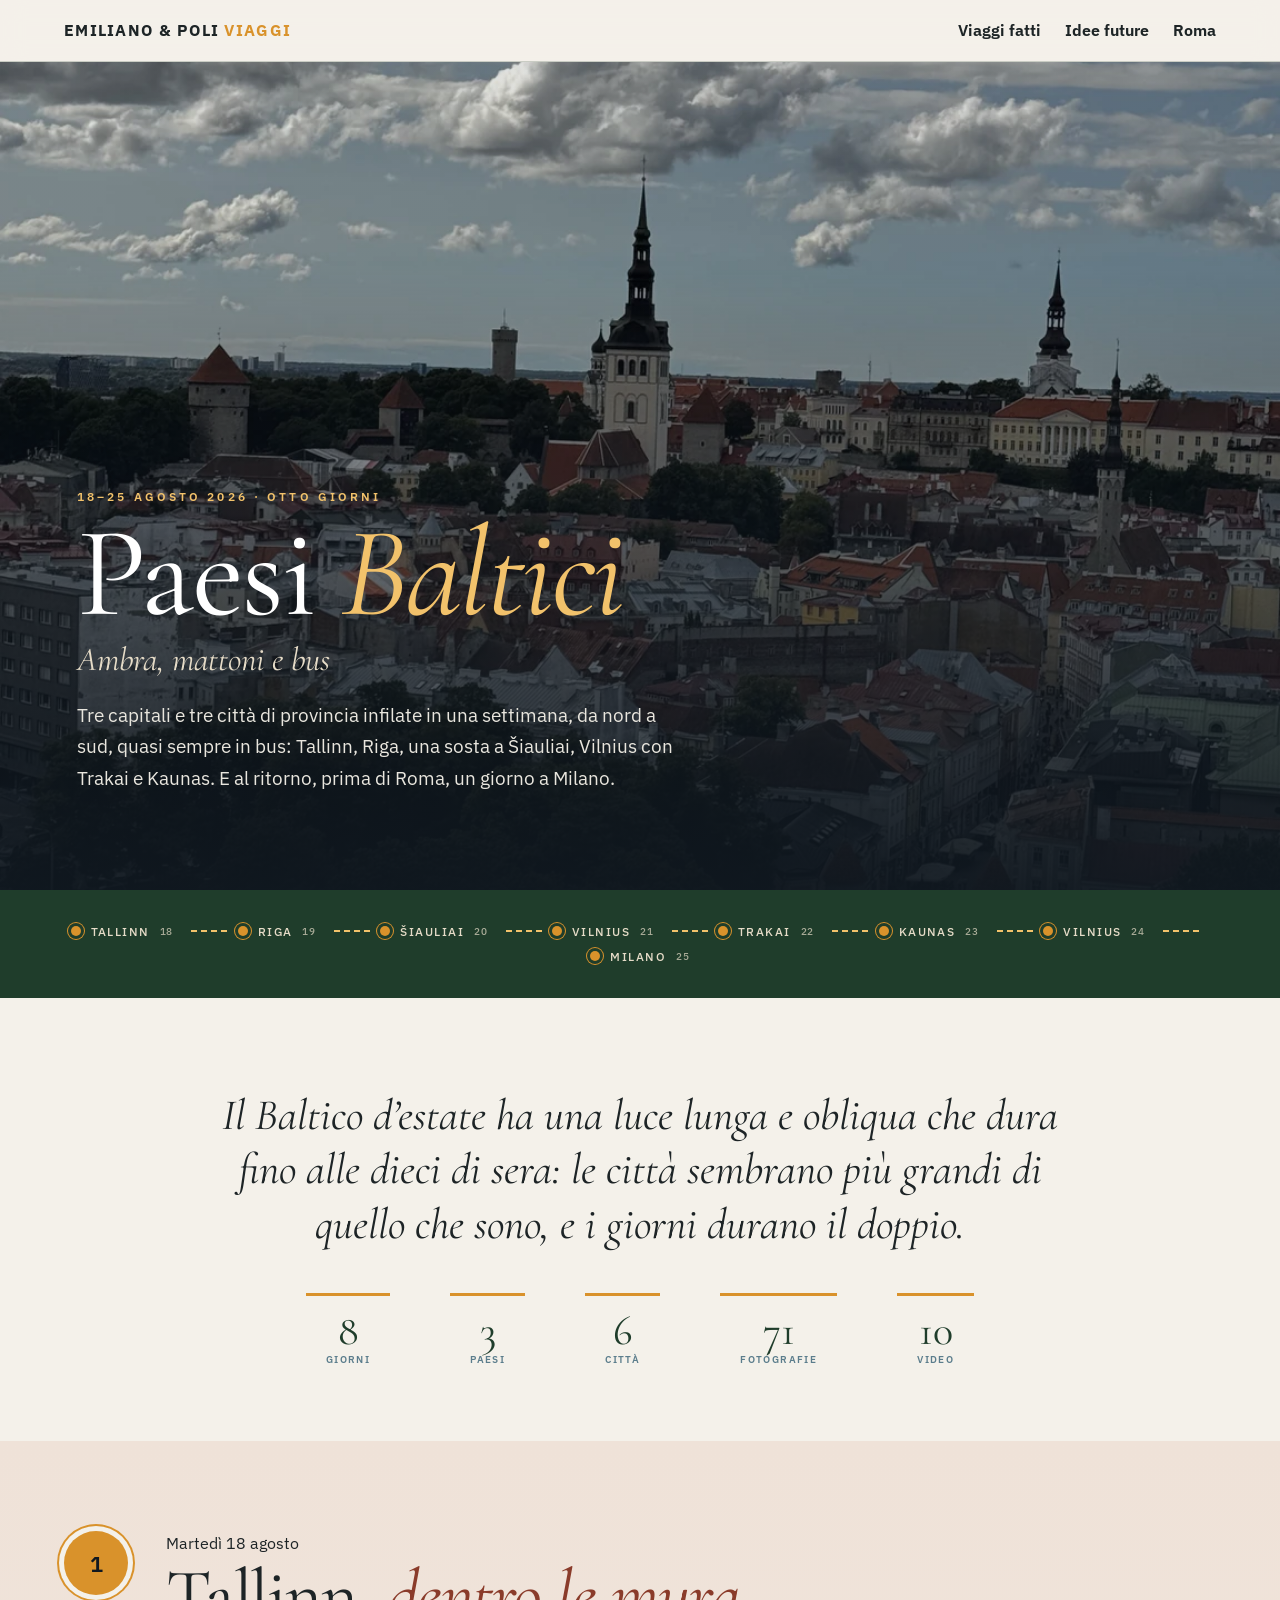
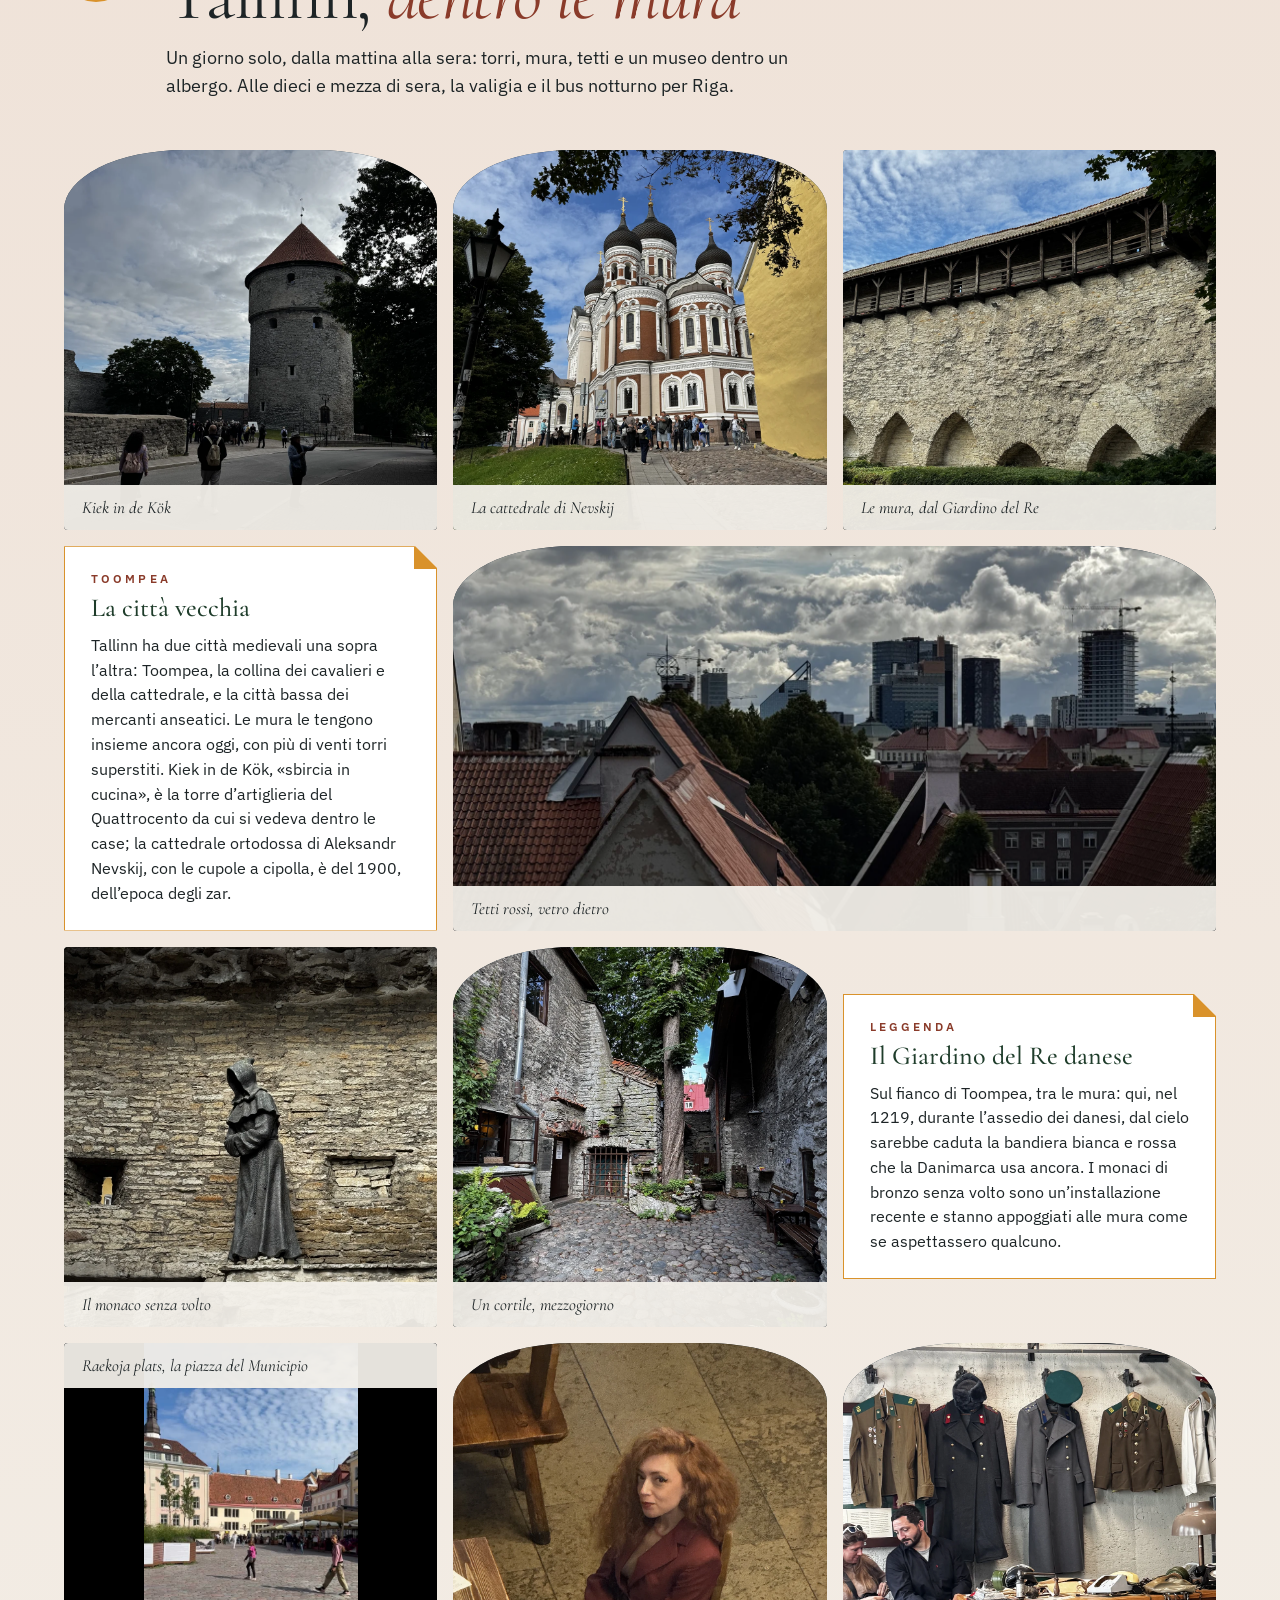
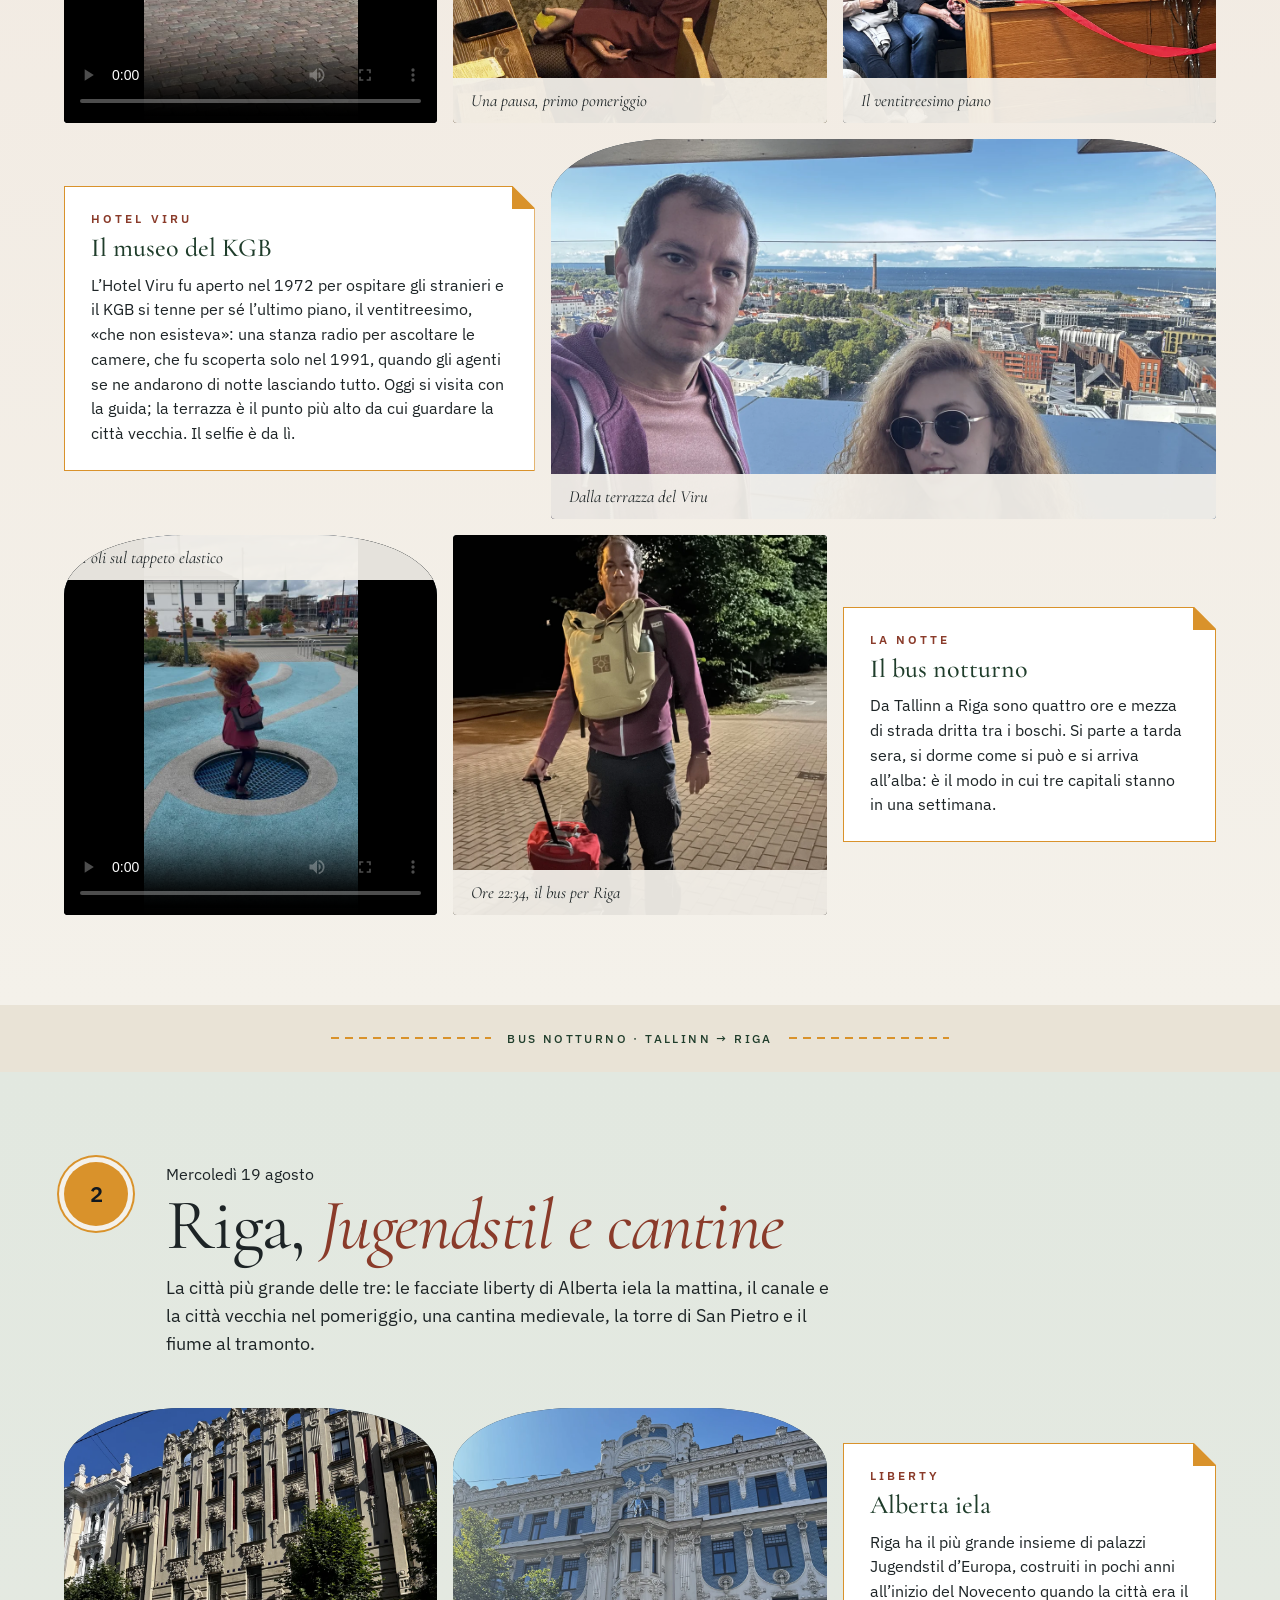
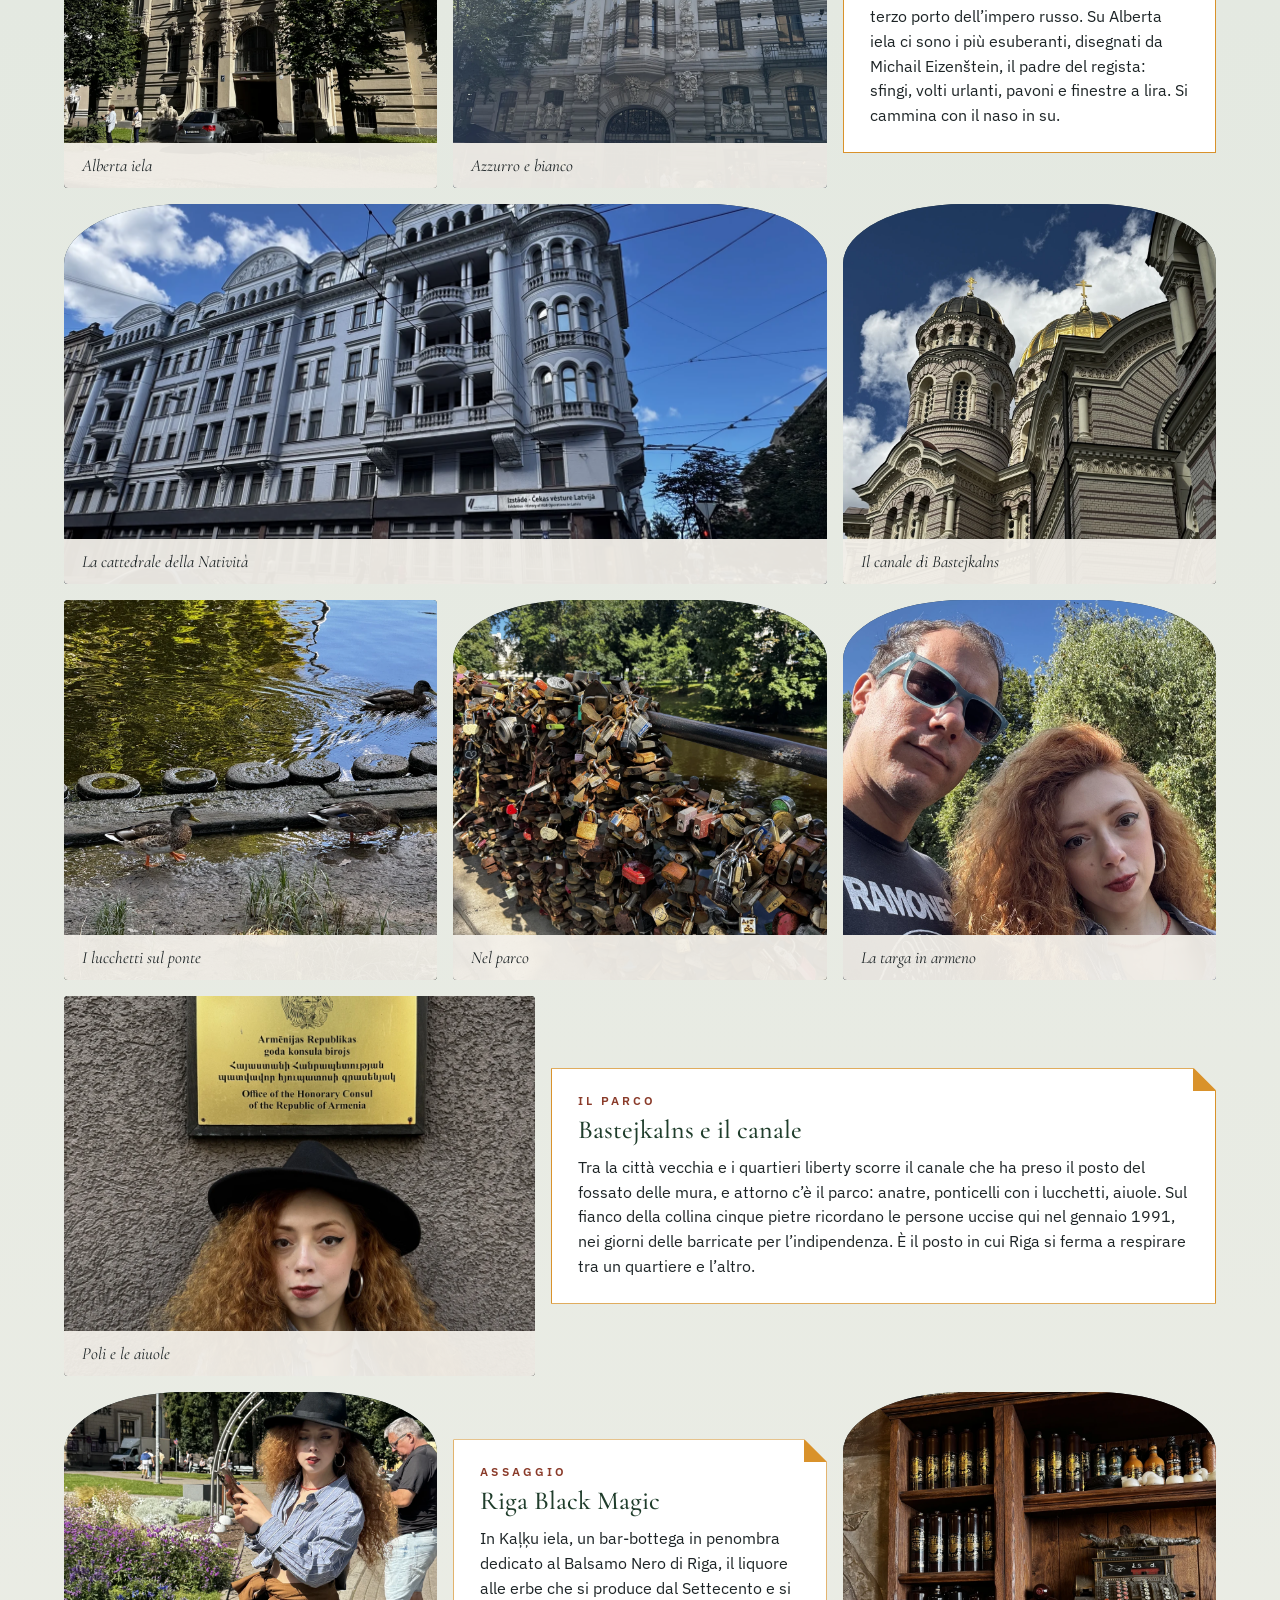
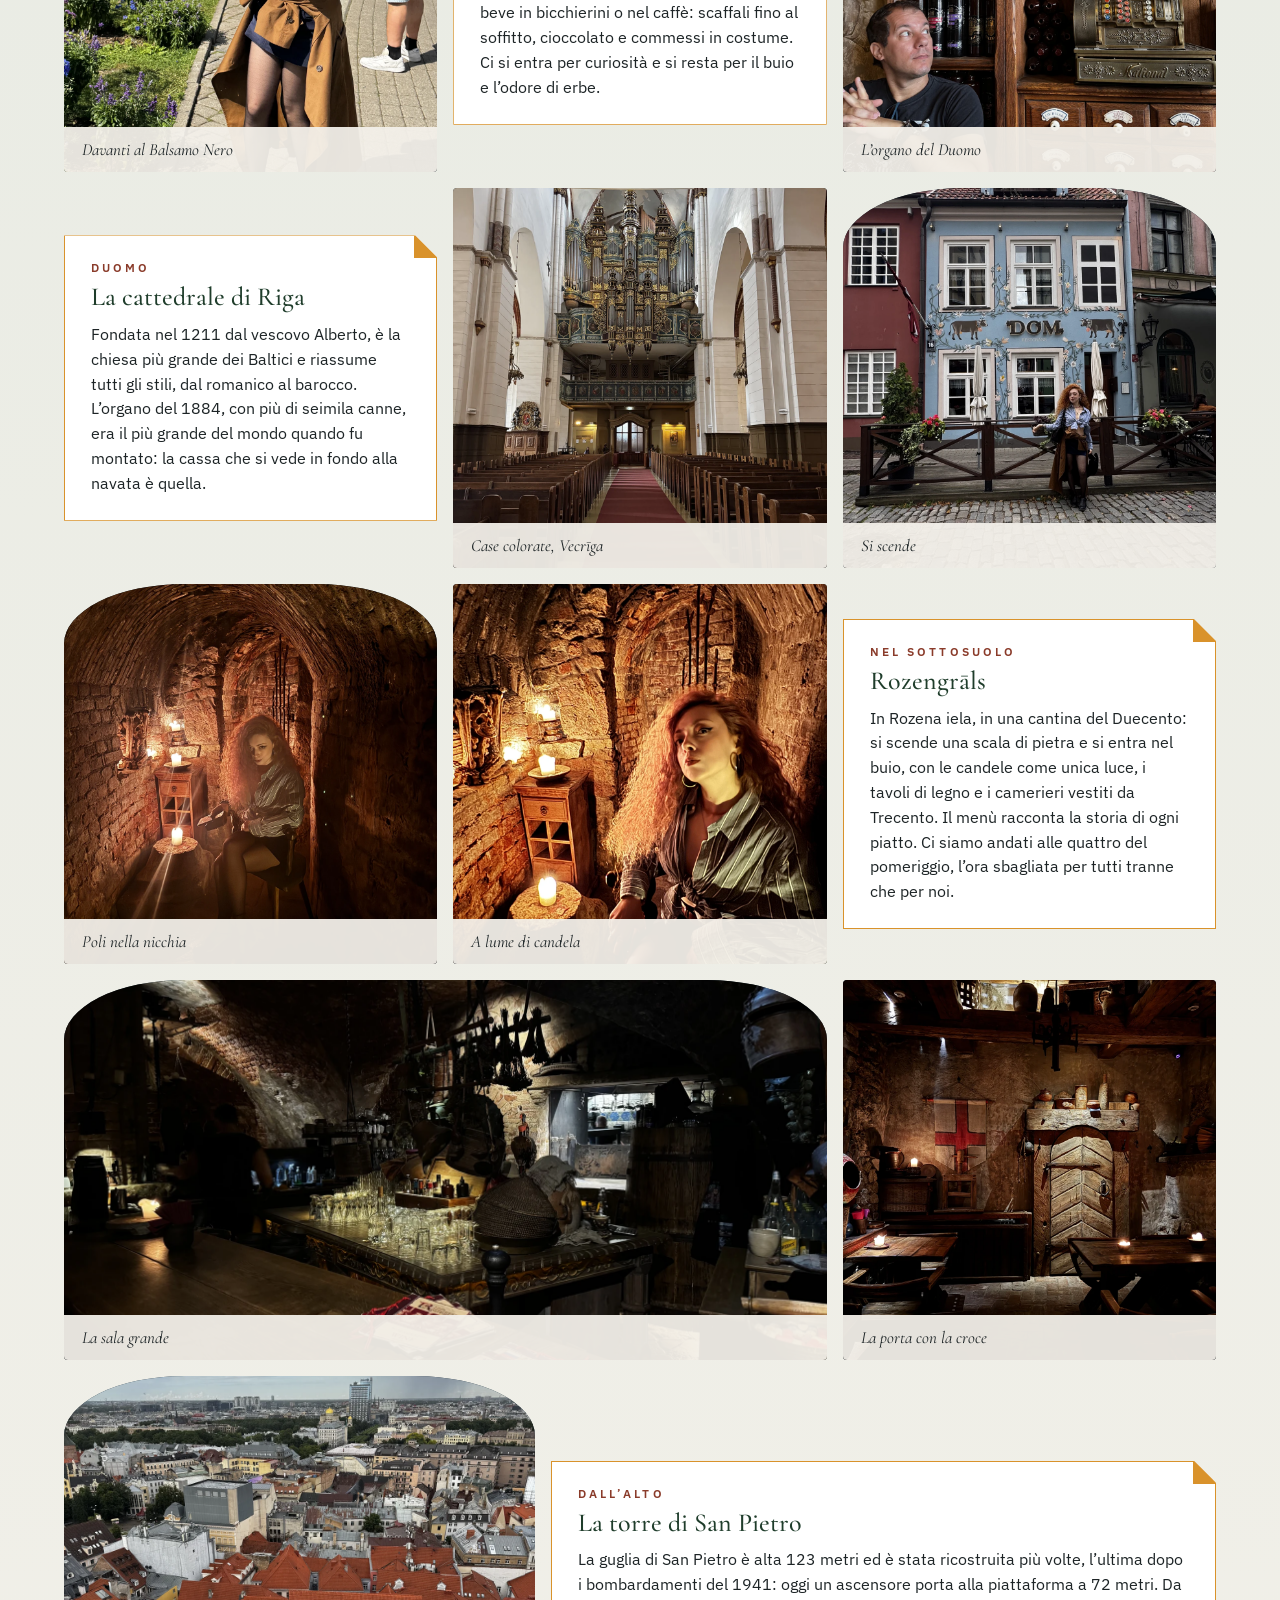
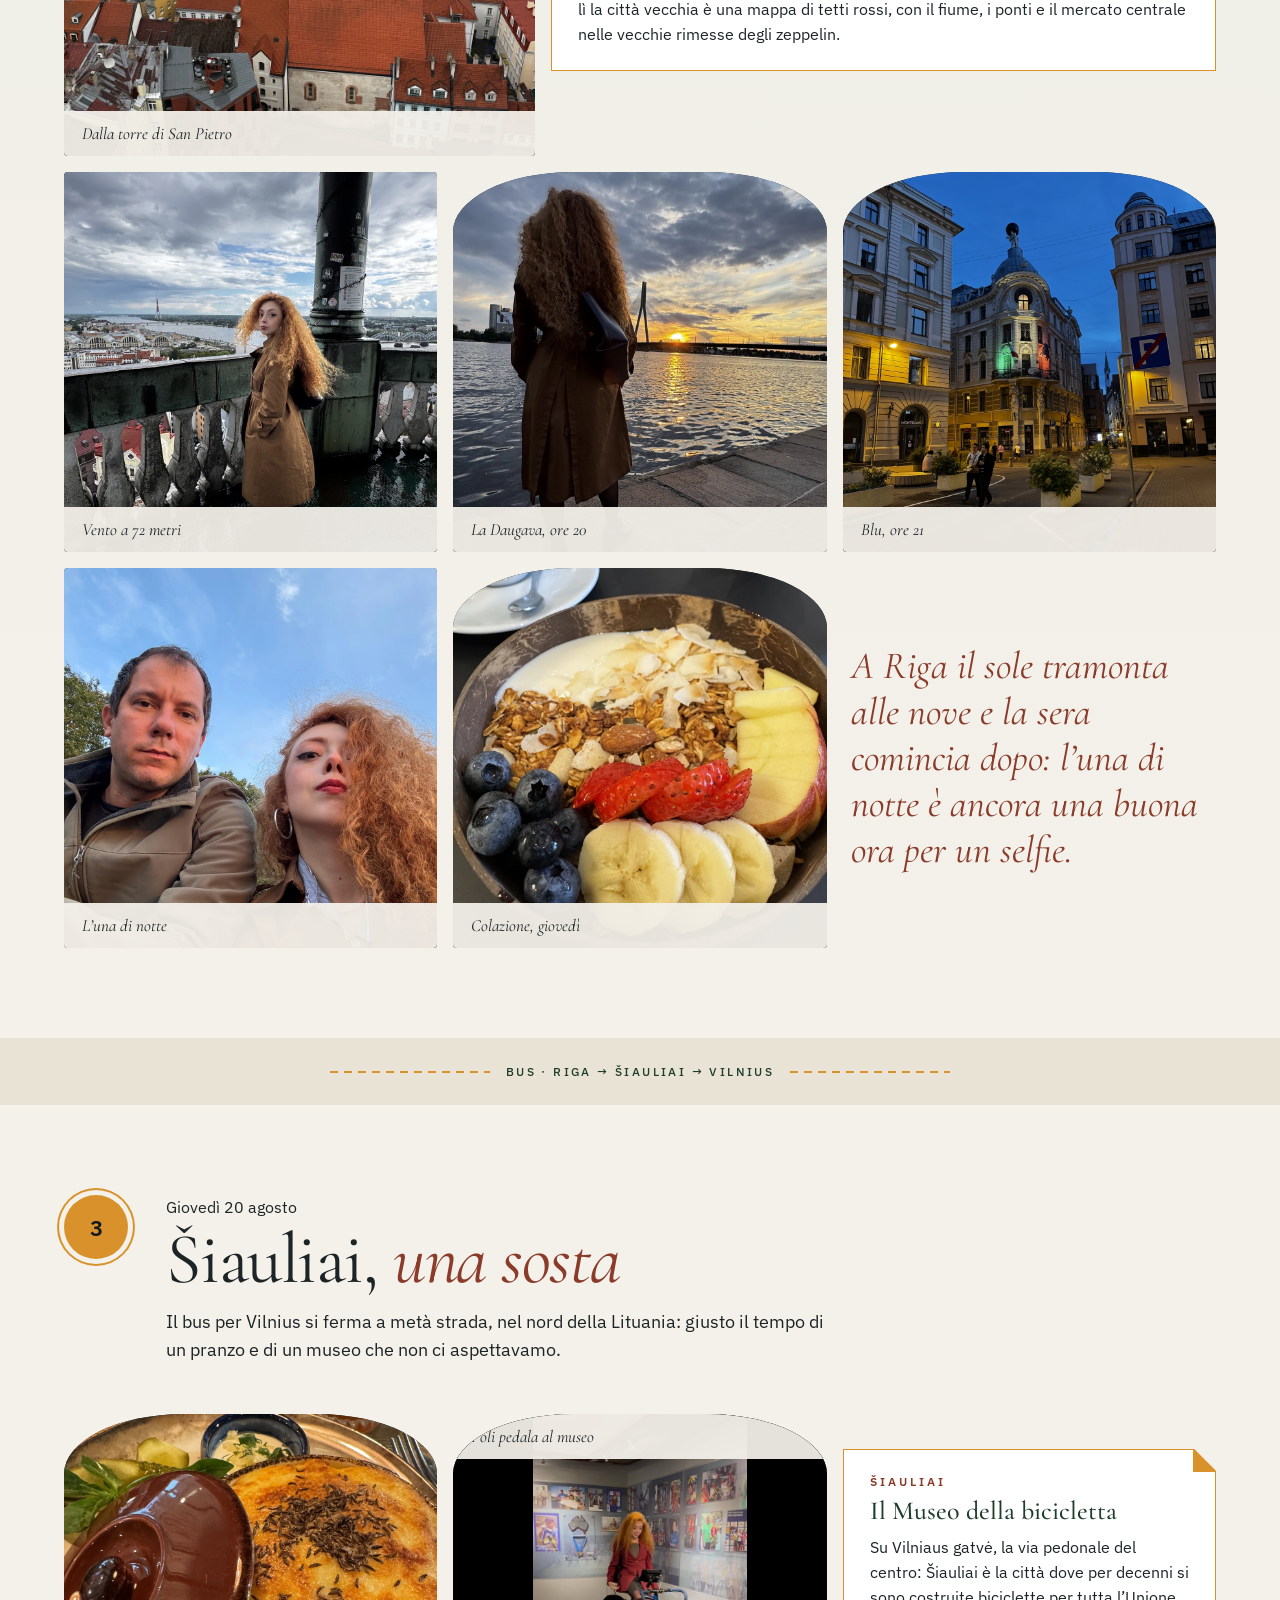
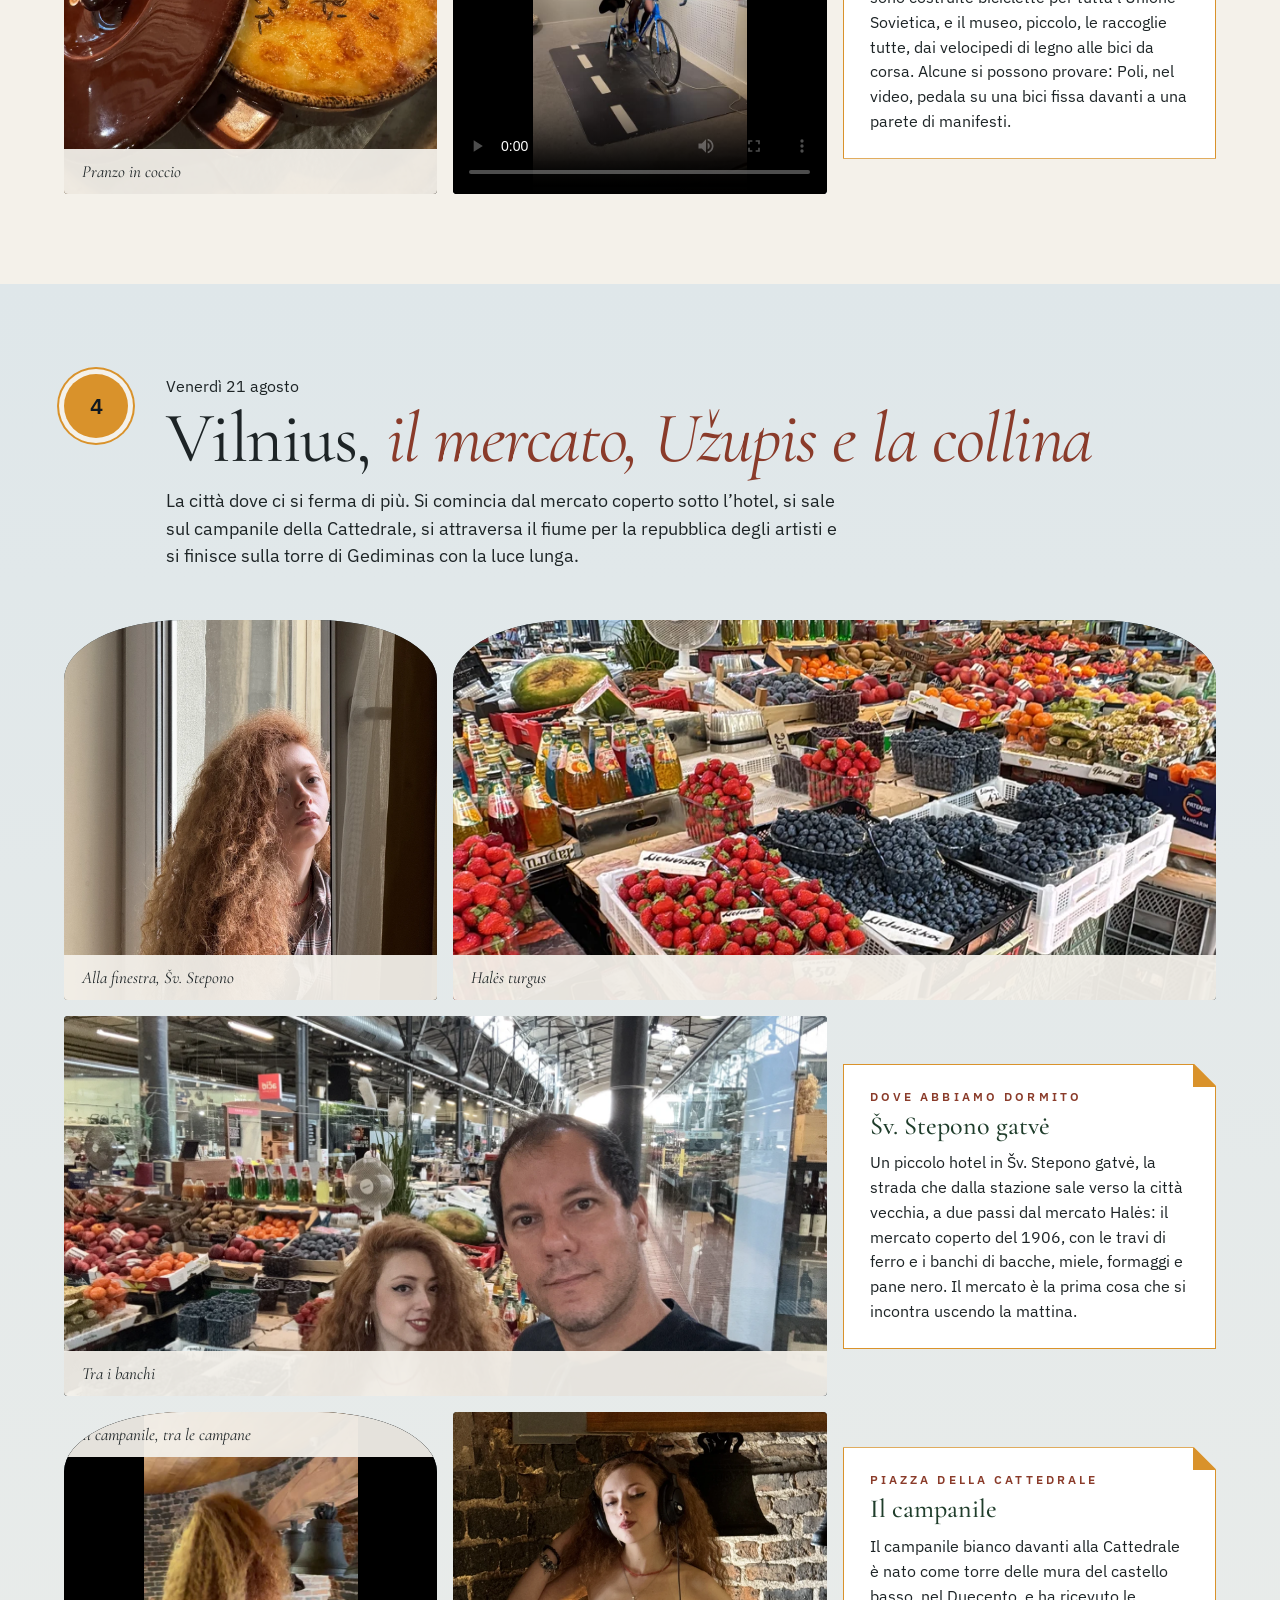
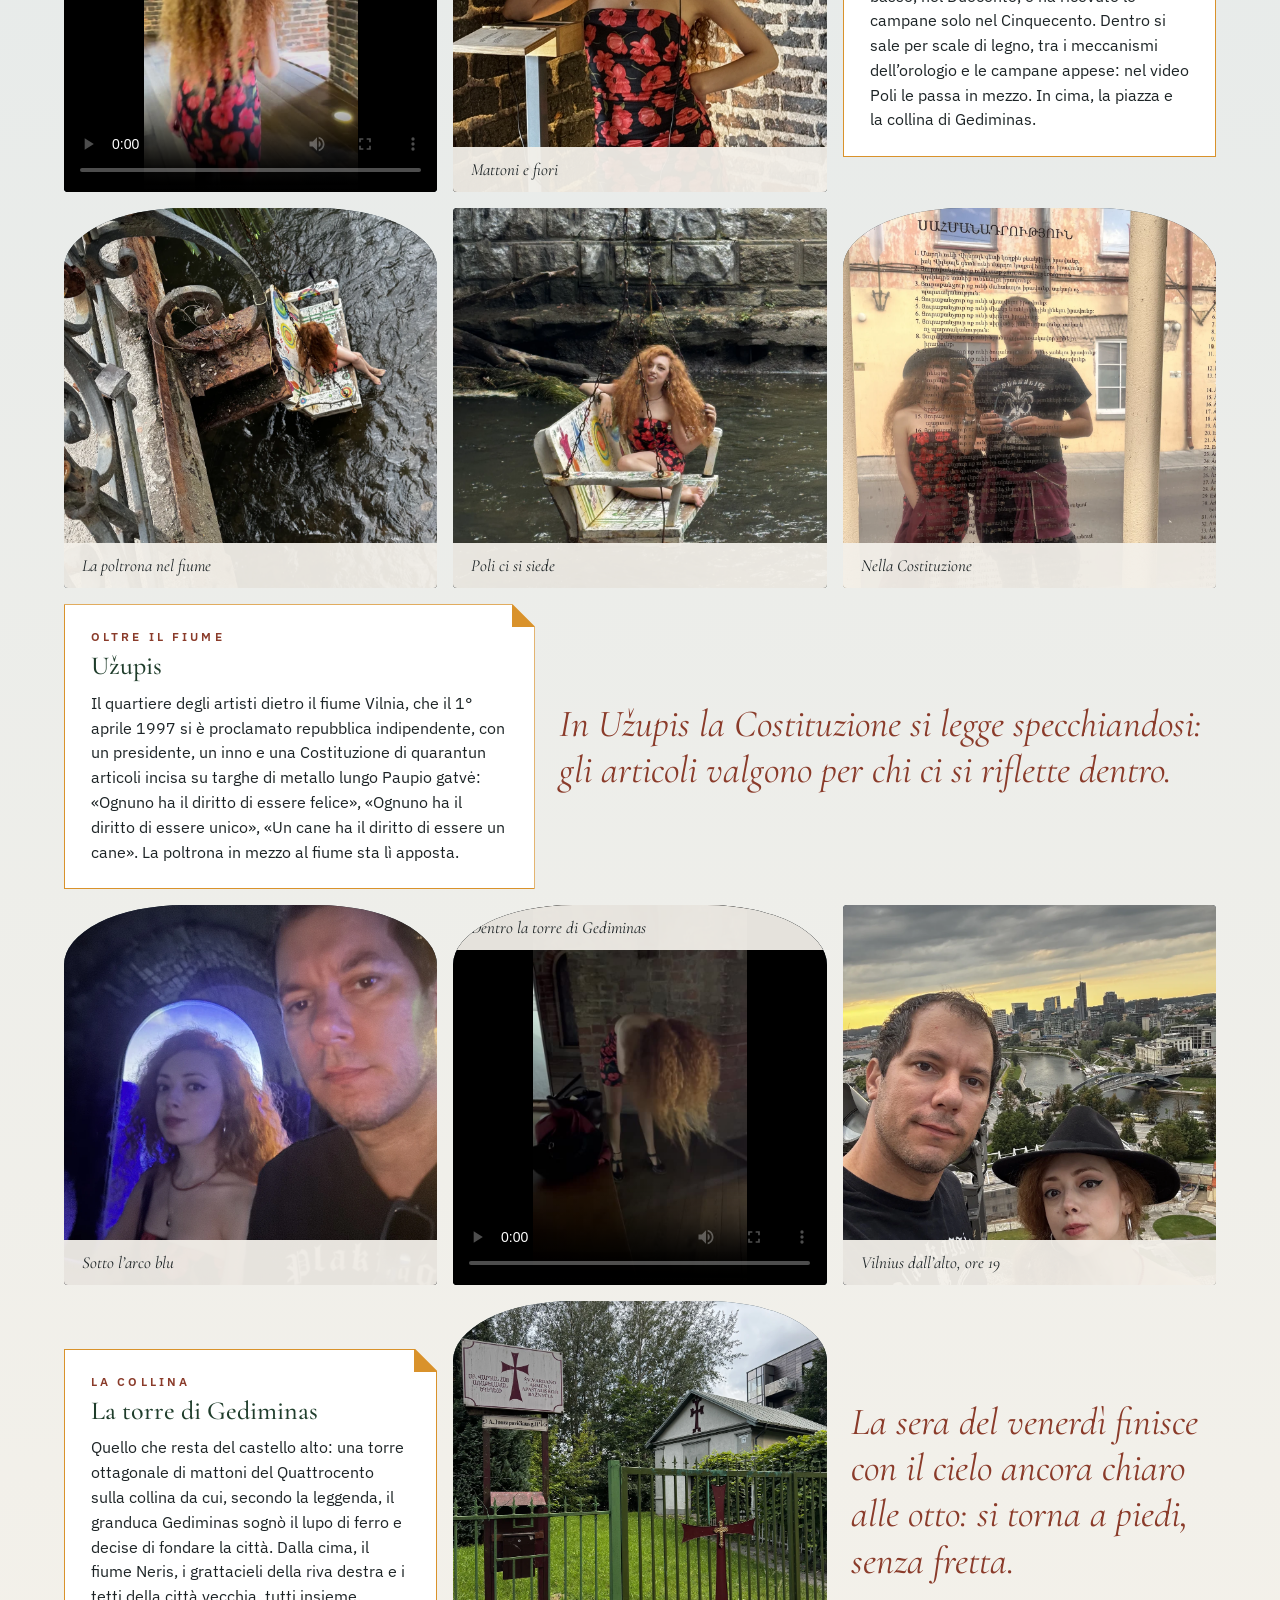
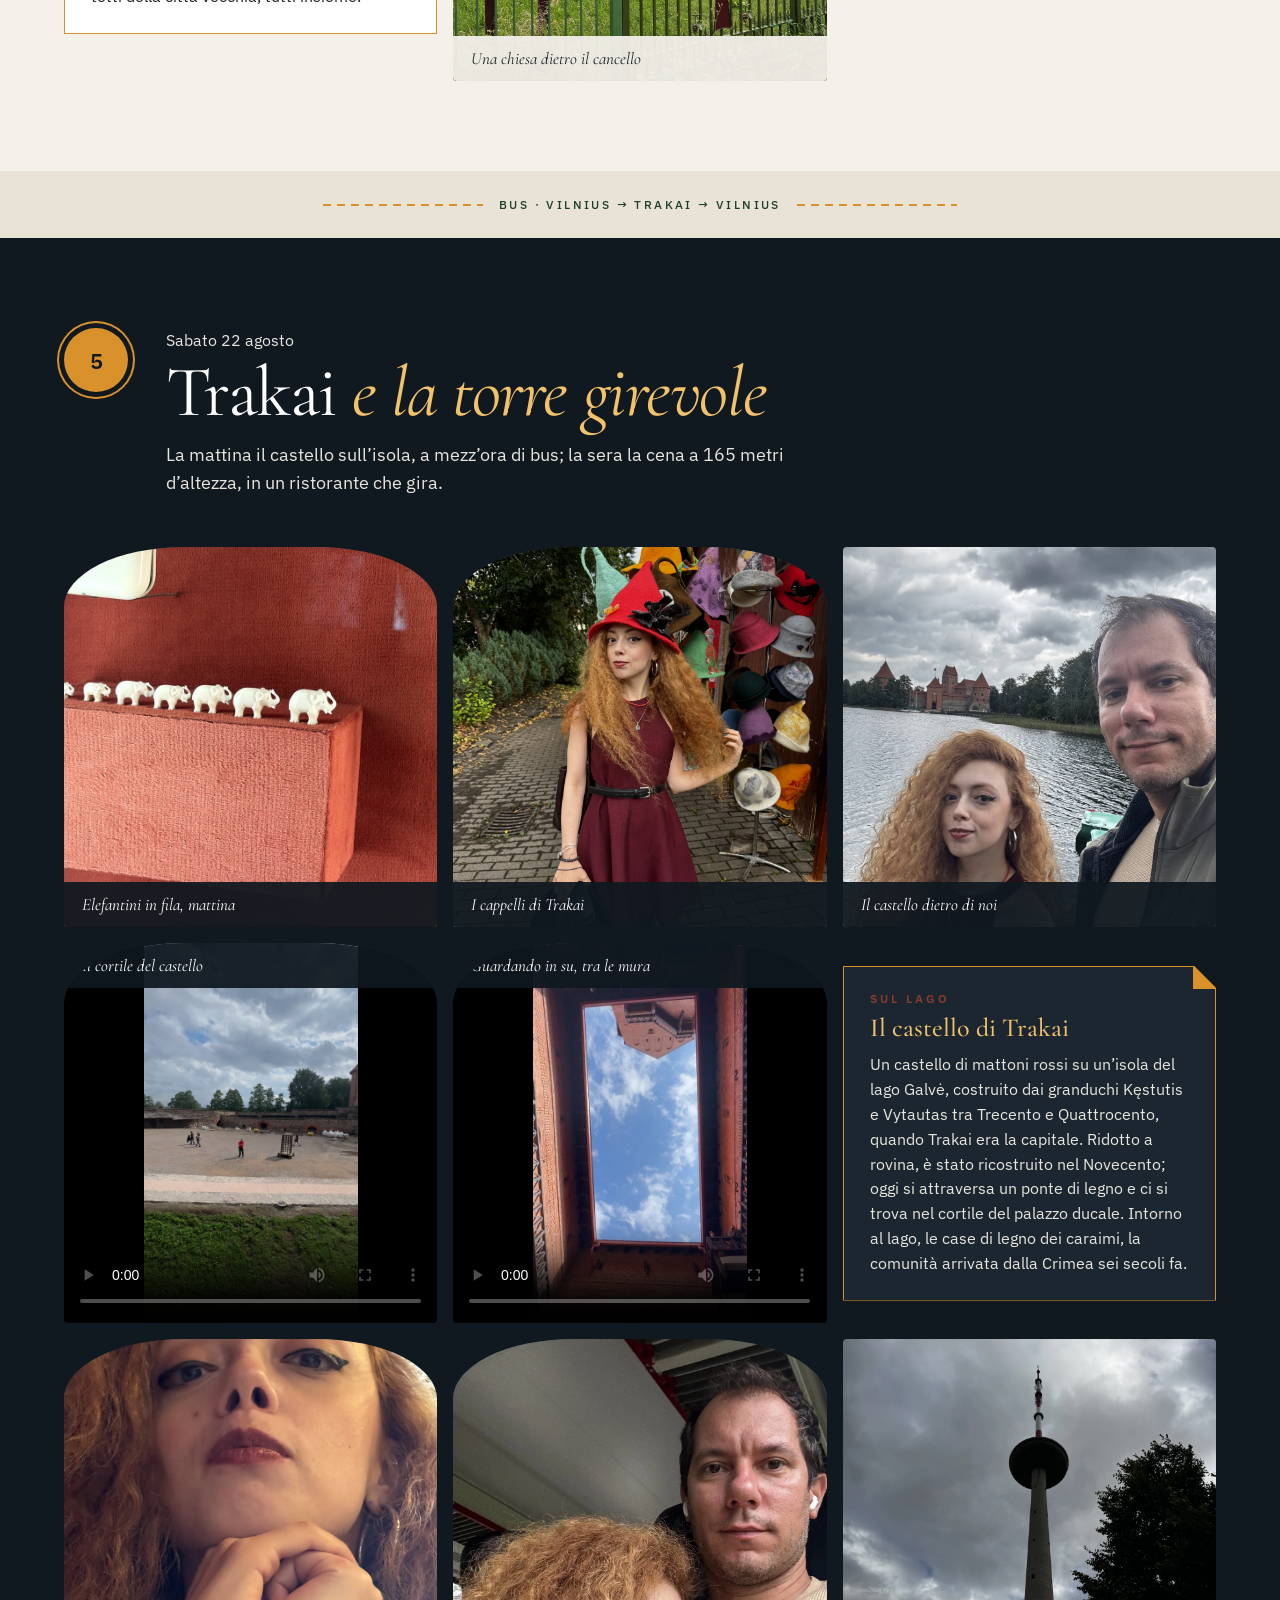
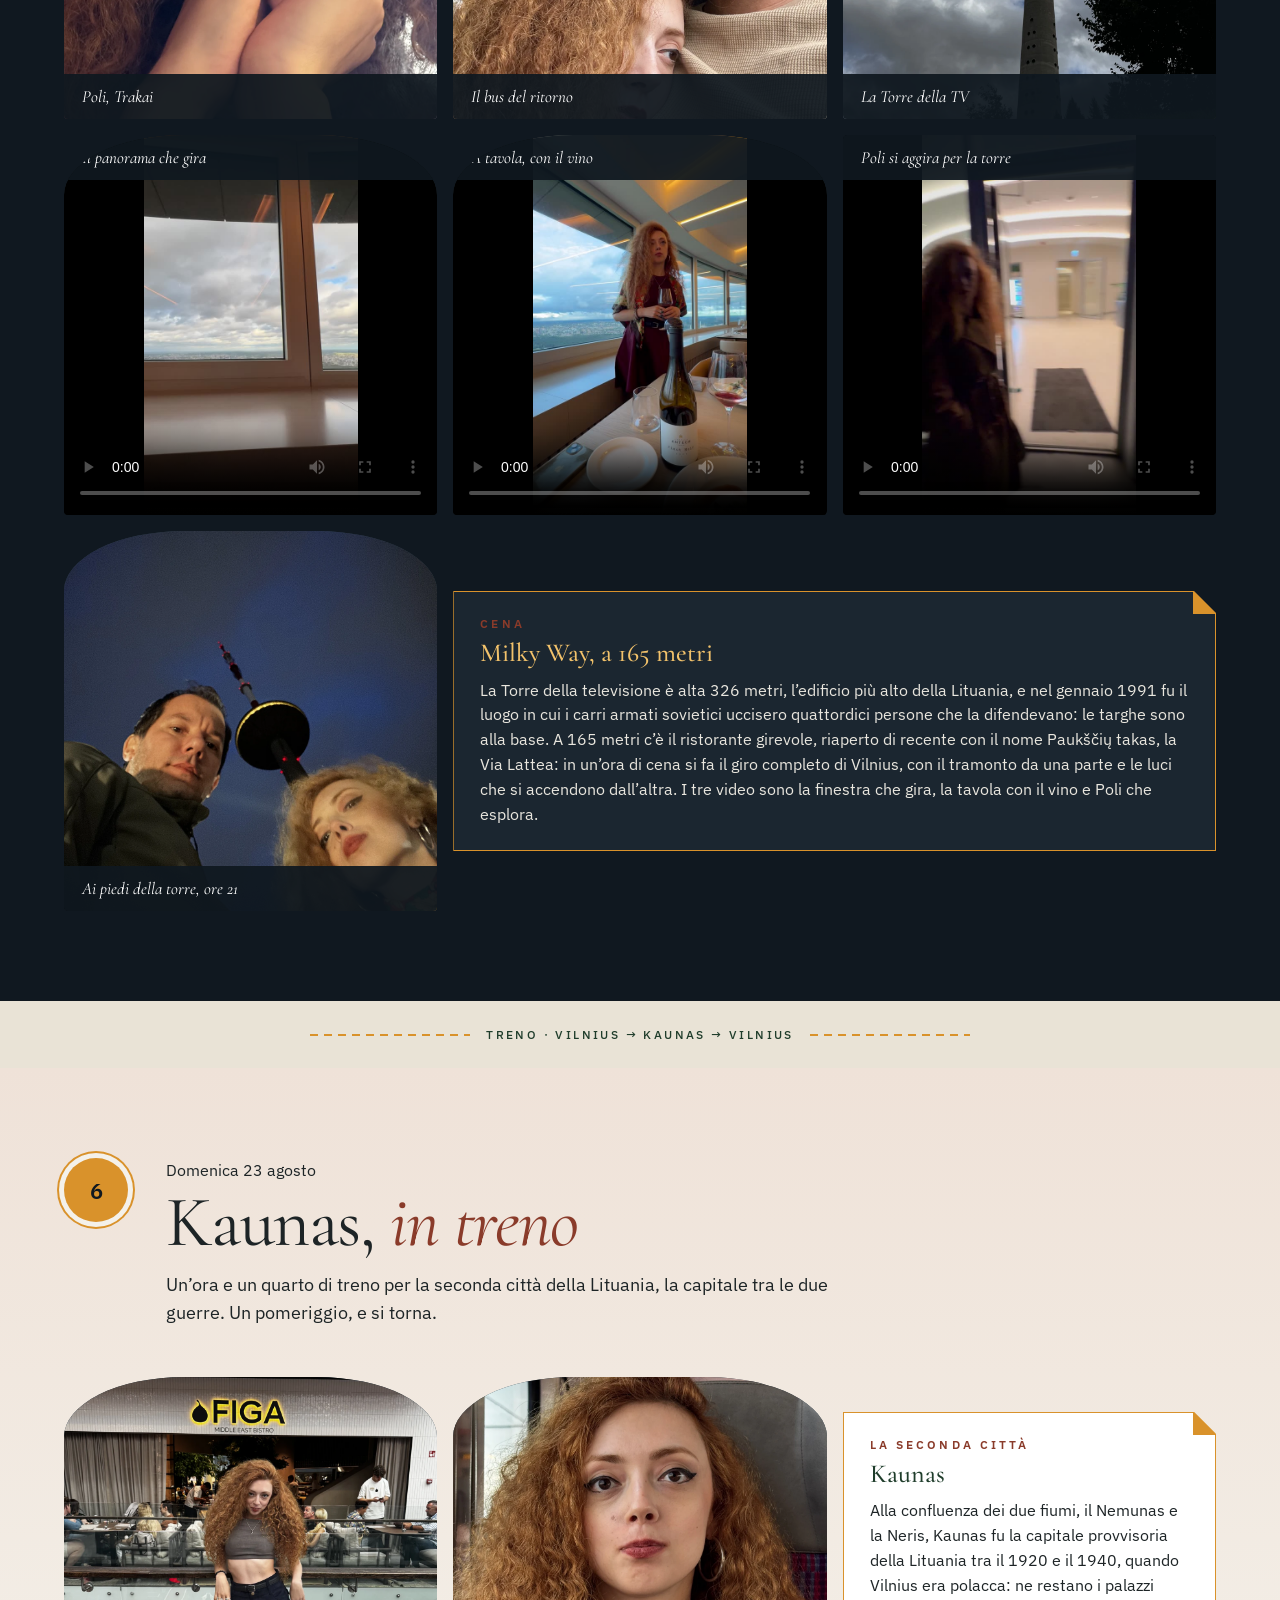
==== baltici.html @ a80318b5 "Add Baltic countries travel diary (August 2026); fix Ischia captions Co-Authored-By: Claude Fable 5." ====
<!doctype html><html lang="it"><head>
<meta charset="utf-8"><meta name="viewport" content="width=device-width,initial-scale=1">
<meta name="robots" content="noindex,nofollow,noarchive,noimageindex,nosnippet"><meta name="googlebot" content="noindex,nofollow,noarchive,noimageindex,nosnippet">
<meta name="description" content="Paesi Baltici, agosto 2026: Tallinn, Riga, Šiauliai, Vilnius, Trakai e Kaunas in bus e in treno, con il rientro da Milano e il Duomo prima di tornare a Roma.">
<meta property="og:type" content="article"><meta property="og:locale" content="it_IT"><meta property="og:site_name" content="Emiliano &amp; Poli · Viaggi"><meta property="og:title" content="Paesi Baltici · Ambra, mattoni e bus"><meta property="og:description" content="Otto giorni di agosto 2026 da Tallinn a Vilnius, città dopo città, in bus e in treno: mura, Jugendstil, cantine, castelli sul lago, una prigione e una torre girevole. Poi Milano."><meta property="og:url" content="https://emilianotizi-del.github.io/Viaggi/baltici.html"><meta property="og:image" content="https://emilianotizi-del.github.io/Viaggi/assets/baltici/foto/IMG_8941.webp"><meta property="og:image:alt" content="Il panorama di Tallinn con le torri della città vecchia sotto un cielo di nuvole"><meta name="twitter:card" content="summary_large_image">
<title>Paesi Baltici · Ambra, mattoni e bus</title><link rel="preconnect" href="https://fonts.googleapis.com"><link rel="preconnect" href="https://fonts.gstatic.com" crossorigin><link href="https://fonts.googleapis.com/css2?family=Cormorant+Garamond:ital,wght@0,400;0,500;1,400&family=IBM+Plex+Sans:wght@400;500;600&display=swap" rel="stylesheet"><link rel="stylesheet" href="style.css"><link rel="stylesheet" href="baltici.css?v=1">
</head><body class="baltici">
<header class="top baltici-top"><a class="brand" href="index.html">EMILIANO &amp; POLI <span>VIAGGI</span></a><button class="menu" aria-label="Apri menu">☰</button><nav><a href="viaggi.html">Viaggi fatti</a><a href="idee.html">Idee future</a><a href="roma.html">Roma</a></nav></header>

<section class="b-hero"><img src="assets/baltici/foto/IMG_8941.webp" alt="Il panorama di Tallinn con le torri della città vecchia sotto un cielo di nuvole"><div class="b-hero-copy"><p class="b-kicker">18–25 agosto 2026 · Otto giorni</p><h1>Paesi <em>Baltici</em></h1><p class="b-subtitle">Ambra, mattoni e bus</p><p>Tre capitali e tre città di provincia infilate in una settimana, da nord a sud, quasi sempre in bus: Tallinn, Riga, una sosta a Šiauliai, Vilnius con Trakai e Kaunas. E al ritorno, prima di Roma, un giorno a Milano.</p></div></section>

<div class="b-route"><span>Tallinn <small>18</small></span><span>Riga <small>19</small></span><span>Šiauliai <small>20</small></span><span>Vilnius <small>21</small></span><span>Trakai <small>22</small></span><span>Kaunas <small>23</small></span><span>Vilnius <small>24</small></span><span>Milano <small>25</small></span></div>

<section class="b-intro"><p>Il Baltico d’estate ha una luce lunga e obliqua che dura fino alle dieci di sera: le città sembrano più grandi di quello che sono, e i giorni durano il doppio.</p><div class="b-facts"><div><strong>8</strong><span>giorni</span></div><div><strong>3</strong><span>paesi</span></div><div><strong>6</strong><span>città</span></div><div><strong>71</strong><span>fotografie</span></div><div><strong>10</strong><span>video</span></div></div></section>

<section class="b-city mattone"><header><div class="stop">1</div><div><span>Martedì 18 agosto</span><h2>Tallinn, <em>dentro le mura</em></h2><p>Un giorno solo, dalla mattina alla sera: torri, mura, tetti e un museo dentro un albergo. Alle dieci e mezza di sera, la valigia e il bus notturno per Riga.</p></div></header>
<div class="b-grid">
<figure class="c4 h-tall"><img src="assets/baltici/foto/IMG_8908.webp" alt="La torre Kiek in de Kök con le mura di Tallinn e una strada in salita" loading="lazy"><figcaption>Kiek in de Kök</figcaption></figure>
<figure class="c4 h-tall"><img src="assets/baltici/foto/IMG_8911.webp" alt="Le cupole nere della cattedrale ortodossa di Aleksandr Nevskij contro un cielo con nuvole" loading="lazy"><figcaption>La cattedrale di Nevskij</figcaption></figure>
<figure class="c4 h-tall"><img src="assets/baltici/foto/IMG_8912.webp" alt="Un tratto delle mura medievali di Tallinn con il camminamento ad archi" loading="lazy"><figcaption>Le mura, dal Giardino del Re</figcaption></figure>
<div class="b-box"><span>Toompea</span><h3>La città vecchia</h3><p>Tallinn ha due città medievali una sopra l’altra: Toompea, la collina dei cavalieri e della cattedrale, e la città bassa dei mercanti anseatici. Le mura le tengono insieme ancora oggi, con più di venti torri superstiti. Kiek in de Kök, «sbircia in cucina», è la torre d’artiglieria del Quattrocento da cui si vedeva dentro le case; la cattedrale ortodossa di Aleksandr Nevskij, con le cupole a cipolla, è del 1900, dell’epoca degli zar.</p></div>
<figure class="c8 h-mid"><img src="assets/baltici/foto/IMG_8914.webp" alt="I tetti rossi della città vecchia di Tallinn e i grattacieli moderni dietro, sotto un cielo grigio" loading="lazy"><figcaption>Tetti rossi, vetro dietro</figcaption></figure>
<figure class="c4 h-tall"><img src="assets/baltici/foto/IMG_8915.webp" alt="La statua bronzea di un monaco senza volto in una nicchia delle mura, nel Giardino del Re danese" loading="lazy"><figcaption>Il monaco senza volto</figcaption></figure>
<figure class="c4 h-tall"><img src="assets/baltici/foto/IMG_8924.webp" alt="Un cortile acciottolato della città vecchia con un albero e le case in pietra" loading="lazy"><figcaption>Un cortile, mezzogiorno</figcaption></figure>
<div class="b-box"><span>Leggenda</span><h3>Il Giardino del Re danese</h3><p>Sul fianco di Toompea, tra le mura: qui, nel 1219, durante l’assedio dei danesi, dal cielo sarebbe caduta la bandiera bianca e rossa che la Danimarca usa ancora. I monaci di bronzo senza volto sono un’installazione recente e stanno appoggiati alle mura come se aspettassero qualcuno.</p></div>
<figure class="b-video c4 h-tall"><video controls playsinline preload="metadata" poster="assets/baltici/poster/IMG_8922.jpg"><source src="assets/baltici/video/IMG_8922.mp4" type="video/mp4"></video><figcaption>Raekoja plats, la piazza del Municipio</figcaption></figure>
<figure class="c4 h-tall"><img src="assets/baltici/foto/IMG_8937.webp" alt="Poli con la giacca bordeaux seduta a un tavolo, di lato" loading="lazy"><figcaption>Una pausa, primo pomeriggio</figcaption></figure>
<figure class="c4 h-tall"><img src="assets/baltici/foto/IMG_8946.webp" alt="Divise sovietiche appese e una scrivania con un cordone rosso, nel museo del KGB" loading="lazy"><figcaption>Il ventitreesimo piano</figcaption></figure>
<div class="b-box c5"><span>Hotel Viru</span><h3>Il museo del KGB</h3><p>L’Hotel Viru fu aperto nel 1972 per ospitare gli stranieri e il KGB si tenne per sé l’ultimo piano, il ventitreesimo, «che non esisteva»: una stanza radio per ascoltare le camere, che fu scoperta solo nel 1991, quando gli agenti se ne andarono di notte lasciando tutto. Oggi si visita con la guida; la terrazza è il punto più alto da cui guardare la città vecchia. Il selfie è da lì.</p></div>
<figure class="c7 h-mid"><img src="assets/baltici/foto/IMG_8948.webp" alt="Selfie di Emiliano e Poli con gli occhiali da sole sulla terrazza dell’Hotel Viru, con Tallinn e il mare dietro" loading="lazy"><figcaption>Dalla terrazza del Viru</figcaption></figure>
<figure class="b-video c4 h-tall"><video controls playsinline preload="metadata" poster="assets/baltici/poster/IMG_8938.jpg"><source src="assets/baltici/video/IMG_8938.mp4" type="video/mp4"></video><figcaption>Poli sul tappeto elastico</figcaption></figure>
<figure class="c4 h-tall"><img src="assets/baltici/foto/VALIGIA_TALLINN.webp" alt="Emiliano di notte con lo zaino e la valigia rossa, in attesa del bus" loading="lazy"><figcaption>Ore 22:34, il bus per Riga</figcaption></figure>
<div class="b-box"><span>La notte</span><h3>Il bus notturno</h3><p>Da Tallinn a Riga sono quattro ore e mezza di strada dritta tra i boschi. Si parte a tarda sera, si dorme come si può e si arriva all’alba: è il modo in cui tre capitali stanno in una settimana.</p></div>
</div></section>

<div class="b-leg">Bus notturno · Tallinn → Riga</div>

<section class="b-city pino"><header><div class="stop">2</div><div><span>Mercoledì 19 agosto</span><h2>Riga, <em>Jugendstil e cantine</em></h2><p>La città più grande delle tre: le facciate liberty di Alberta iela la mattina, il canale e la città vecchia nel pomeriggio, una cantina medievale, la torre di San Pietro e il fiume al tramonto.</p></div></header>
<div class="b-grid">
<figure class="c4 h-tall"><img src="assets/baltici/foto/IMG_8962.webp" alt="Una facciata Jugendstil di Alberta iela con le statue e le decorazioni in pietra" loading="lazy"><figcaption>Alberta iela</figcaption></figure>
<figure class="c4 h-tall"><img src="assets/baltici/foto/IMG_8965.webp" alt="Un palazzo Jugendstil azzurro e bianco con i volti scolpiti e le finestre a colonne" loading="lazy"><figcaption>Azzurro e bianco</figcaption></figure>
<div class="b-box"><span>Liberty</span><h3>Alberta iela</h3><p>Riga ha il più grande insieme di palazzi Jugendstil d’Europa, costruiti in pochi anni all’inizio del Novecento quando la città era il terzo porto dell’impero russo. Su Alberta iela ci sono i più esuberanti, disegnati da Michail Eizenštein, il padre del regista: sfingi, volti urlanti, pavoni e finestre a lira. Si cammina con il naso in su.</p></div>
<figure class="c8 h-mid"><img src="assets/baltici/foto/IMG_8970.webp" alt="La cattedrale ortodossa della Natività a Riga, con le cupole dorate e il cielo blu" loading="lazy"><figcaption>La cattedrale della Natività</figcaption></figure>
<figure class="c4 h-tall"><img src="assets/baltici/foto/IMG_8974.webp" alt="Anatre sul canale del parco Bastejkalns, tra le pietre e i riflessi" loading="lazy"><figcaption>Il canale di Bastejkalns</figcaption></figure>
<figure class="c4 h-tall"><img src="assets/baltici/foto/IMG_8976.webp" alt="Centinaia di lucchetti sul parapetto di un ponte del canale" loading="lazy"><figcaption>I lucchetti sul ponte</figcaption></figure>
<figure class="c4 h-tall"><img src="assets/baltici/foto/IMG_8977.webp" alt="Selfie di Emiliano con gli occhiali da sole e Poli nel parco" loading="lazy"><figcaption>Nel parco</figcaption></figure>
<figure class="c4 h-tall"><img src="assets/baltici/foto/IMG_8979.webp" alt="Poli con il cappello nero davanti a una targa dorata con una scritta in armeno" loading="lazy"><figcaption>La targa in armeno</figcaption></figure>
<figure class="c5 h-tall"><img src="assets/baltici/foto/IMG_8984.webp" alt="Poli con il cappello, la camicia azzurra e il trench sulle spalle, tra le aiuole fiorite del parco" loading="lazy"><figcaption>Poli e le aiuole</figcaption></figure>
<div class="b-box c7"><span>Il parco</span><h3>Bastejkalns e il canale</h3><p>Tra la città vecchia e i quartieri liberty scorre il canale che ha preso il posto del fossato delle mura, e attorno c’è il parco: anatre, ponticelli con i lucchetti, aiuole. Sul fianco della collina cinque pietre ricordano le persone uccise qui nel gennaio 1991, nei giorni delle barricate per l’indipendenza. È il posto in cui Riga si ferma a respirare tra un quartiere e l’altro.</p></div>
<figure class="c4 h-tall"><img src="assets/baltici/foto/IMG_8990.webp" alt="Emiliano davanti agli scaffali di bottiglie del bar Riga Black Magic" loading="lazy"><figcaption>Davanti al Balsamo Nero</figcaption></figure>
<div class="b-box"><span>Assaggio</span><h3>Riga Black Magic</h3><p>In Kaļķu iela, un bar-bottega in penombra dedicato al Balsamo Nero di Riga, il liquore alle erbe che si produce dal Settecento e si beve in bicchierini o nel caffè: scaffali fino al soffitto, cioccolato e commessi in costume. Ci si entra per curiosità e si resta per il buio e l’odore di erbe.</p></div>
<figure class="c4 h-tall"><img src="assets/baltici/foto/IMG_8992.webp" alt="La navata del Duomo di Riga con il grande organo e i banchi rossi" loading="lazy"><figcaption>L’organo del Duomo</figcaption></figure>
<div class="b-box"><span>Duomo</span><h3>La cattedrale di Riga</h3><p>Fondata nel 1211 dal vescovo Alberto, è la chiesa più grande dei Baltici e riassume tutti gli stili, dal romanico al barocco. L’organo del 1884, con più di seimila canne, era il più grande del mondo quando fu montato: la cassa che si vede in fondo alla navata è quella.</p></div>
<figure class="c4 h-tall"><img src="assets/baltici/foto/IMG_8999.webp" alt="Poli seduta in una strada della città vecchia davanti alle case colorate e a un locale con l’insegna DOM" loading="lazy"><figcaption>Case colorate, Vecrīga</figcaption></figure>
<figure class="c4 h-tall"><img src="assets/baltici/foto/IMG_9003.webp" alt="Un corridoio di mattoni a volta illuminato dalle candele, nella cantina di Rozengrāls" loading="lazy"><figcaption>Si scende</figcaption></figure>
<figure class="c4 h-tall"><img src="assets/baltici/foto/IMG_9005.webp" alt="Poli seduta in una nicchia della cantina, con le candele e le pareti di mattoni" loading="lazy"><figcaption>Poli nella nicchia</figcaption></figure>
<figure class="c4 h-tall"><img src="assets/baltici/foto/IMG_9007.webp" alt="Poli in piedi nella cantina a lume di candela" loading="lazy"><figcaption>A lume di candela</figcaption></figure>
<div class="b-box"><span>Nel sottosuolo</span><h3>Rozengrāls</h3><p>In Rozena iela, in una cantina del Duecento: si scende una scala di pietra e si entra nel buio, con le candele come unica luce, i tavoli di legno e i camerieri vestiti da Trecento. Il menù racconta la storia di ogni piatto. Ci siamo andati alle quattro del pomeriggio, l’ora sbagliata per tutti tranne che per noi.</p></div>
<figure class="c8 h-mid"><img src="assets/baltici/foto/IMG_9008.webp" alt="La sala della cantina con il bancone, i tavoli di legno e le candele" loading="lazy"><figcaption>La sala grande</figcaption></figure>
<figure class="c4 h-tall"><img src="assets/baltici/foto/IMG_9009.webp" alt="Una porta di legno della cantina con una croce rossa e le candele" loading="lazy"><figcaption>La porta con la croce</figcaption></figure>
<figure class="c5 h-tall"><img src="assets/baltici/foto/IMG_9015.webp" alt="I tetti della città vecchia di Riga visti dalla torre di San Pietro, con la Daugava in fondo" loading="lazy"><figcaption>Dalla torre di San Pietro</figcaption></figure>
<div class="b-box c7"><span>Dall’alto</span><h3>La torre di San Pietro</h3><p>La guglia di San Pietro è alta 123 metri ed è stata ricostruita più volte, l’ultima dopo i bombardamenti del 1941: oggi un ascensore porta alla piattaforma a 72 metri. Da lì la città vecchia è una mappa di tetti rossi, con il fiume, i ponti e il mercato centrale nelle vecchie rimesse degli zeppelin.</p></div>
<figure class="c4 h-tall"><img src="assets/baltici/foto/IMG_9016.webp" alt="Poli sulla piattaforma della torre, con il vento nei capelli e Riga dietro" loading="lazy"><figcaption>Vento a 72 metri</figcaption></figure>
<figure class="c4 h-tall"><img src="assets/baltici/foto/IMG_9018.webp" alt="Poli di spalle sulla riva della Daugava al tramonto, con il ponte in fondo" loading="lazy"><figcaption>La Daugava, ore 20</figcaption></figure>
<figure class="c4 h-tall"><img src="assets/baltici/foto/IMG_9025.webp" alt="Una strada del centro di Riga di sera, con i palazzi illuminati e il cielo blu" loading="lazy"><figcaption>Blu, ore 21</figcaption></figure>
<figure class="c4 h-tall"><img src="assets/baltici/foto/NOTTE_RIGA.webp" alt="Selfie notturno di Emiliano e Poli con le giacche" loading="lazy"><figcaption>L’una di notte</figcaption></figure>
<figure class="c4 h-tall"><img src="assets/baltici/foto/IMG_9028.webp" alt="Una ciotola di yogurt con frutti di bosco, banana e granola" loading="lazy"><figcaption>Colazione, giovedì</figcaption></figure>
<p class="b-quote c4">A Riga il sole tramonta alle nove e la sera comincia dopo: l’una di notte è ancora una buona ora per un selfie.</p>
</div></section>

<div class="b-leg">Bus · Riga → Šiauliai → Vilnius</div>

<section class="b-city"><header><div class="stop">3</div><div><span>Giovedì 20 agosto</span><h2>Šiauliai, <em>una sosta</em></h2><p>Il bus per Vilnius si ferma a metà strada, nel nord della Lituania: giusto il tempo di un pranzo e di un museo che non ci aspettavamo.</p></div></header>
<div class="b-grid">
<figure class="c4 h-tall"><img src="assets/baltici/foto/IMG_9034.webp" alt="Un piatto di coccio marrone con una pietanza gratinata al formaggio" loading="lazy"><figcaption>Pranzo in coccio</figcaption></figure>
<figure class="b-video c4 h-tall"><video controls playsinline preload="metadata" poster="assets/baltici/poster/IMG_9035.jpg"><source src="assets/baltici/video/IMG_9035.mp4" type="video/mp4"></video><figcaption>Poli pedala al museo</figcaption></figure>
<div class="b-box"><span>Šiauliai</span><h3>Il Museo della bicicletta</h3><p>Su Vilniaus gatvė, la via pedonale del centro: Šiauliai è la città dove per decenni si sono costruite biciclette per tutta l’Unione Sovietica, e il museo, piccolo, le raccoglie tutte, dai velocipedi di legno alle bici da corsa. Alcune si possono provare: Poli, nel video, pedala su una bici fissa davanti a una parete di manifesti.</p></div>
</div></section>

<section class="b-city mare"><header><div class="stop">4</div><div><span>Venerdì 21 agosto</span><h2>Vilnius, <em>il mercato, Užupis e la collina</em></h2><p>La città dove ci si ferma di più. Si comincia dal mercato coperto sotto l’hotel, si sale sul campanile della Cattedrale, si attraversa il fiume per la repubblica degli artisti e si finisce sulla torre di Gediminas con la luce lunga.</p></div></header>
<div class="b-grid">
<figure class="c4 h-tall"><img src="assets/baltici/foto/IMG_9044.webp" alt="Poli alla finestra della camera d’albergo, con la luce del mattino sui capelli" loading="lazy"><figcaption>Alla finestra, Šv. Stepono</figcaption></figure>
<figure class="c8 h-mid"><img src="assets/baltici/foto/MERCATO_HALES_1.webp" alt="I banchi di frutta e bacche del mercato coperto Halės di Vilnius, sotto le travi di ferro" loading="lazy"><figcaption>Halės turgus</figcaption></figure>
<figure class="c8 h-mid"><img src="assets/baltici/foto/MERCATO_HALES_2.webp" alt="Selfie di Poli ed Emiliano tra i banchi del mercato coperto" loading="lazy"><figcaption>Tra i banchi</figcaption></figure>
<div class="b-box"><span>Dove abbiamo dormito</span><h3>Šv. Stepono gatvė</h3><p>Un piccolo hotel in Šv. Stepono gatvė, la strada che dalla stazione sale verso la città vecchia, a due passi dal mercato Halės: il mercato coperto del 1906, con le travi di ferro e i banchi di bacche, miele, formaggi e pane nero. Il mercato è la prima cosa che si incontra uscendo la mattina.</p></div>
<figure class="b-video c4 h-tall"><video controls playsinline preload="metadata" poster="assets/baltici/poster/IMG_9056.jpg"><source src="assets/baltici/video/IMG_9056.mp4" type="video/mp4"></video><figcaption>Il campanile, tra le campane</figcaption></figure>
<figure class="c4 h-tall"><img src="assets/baltici/foto/IMG_9054.webp" alt="Poli con il vestito a fiori appoggiata a un muro di mattoni" loading="lazy"><figcaption>Mattoni e fiori</figcaption></figure>
<div class="b-box"><span>Piazza della Cattedrale</span><h3>Il campanile</h3><p>Il campanile bianco davanti alla Cattedrale è nato come torre delle mura del castello basso, nel Duecento, e ha ricevuto le campane solo nel Cinquecento. Dentro si sale per scale di legno, tra i meccanismi dell’orologio e le campane appese: nel video Poli le passa in mezzo. In cima, la piazza e la collina di Gediminas.</p></div>
<figure class="c4 h-tall"><img src="assets/baltici/foto/IMG_9064.webp" alt="Una poltrona bianca appoggiata su una pietra in mezzo al fiume Vilnia, vista dall’alto" loading="lazy"><figcaption>La poltrona nel fiume</figcaption></figure>
<figure class="c4 h-tall"><img src="assets/baltici/foto/IMG_9069.webp" alt="Poli seduta sulla poltrona bianca in mezzo al fiume, con il vestito a fiori" loading="lazy"><figcaption>Poli ci si siede</figcaption></figure>
<figure class="c4 h-tall"><img src="assets/baltici/foto/IMG_3251.webp" alt="Emiliano e Poli riflessi nella targa della Costituzione di Užupis, con il testo inciso" loading="lazy"><figcaption>Nella Costituzione</figcaption></figure>
<div class="b-box c5"><span>Oltre il fiume</span><h3>Užupis</h3><p>Il quartiere degli artisti dietro il fiume Vilnia, che il 1° aprile 1997 si è proclamato repubblica indipendente, con un presidente, un inno e una Costituzione di quarantun articoli incisa su targhe di metallo lungo Paupio gatvė: «Ognuno ha il diritto di essere felice», «Ognuno ha il diritto di essere unico», «Un cane ha il diritto di essere un cane». La poltrona in mezzo al fiume sta lì apposta.</p></div>
<p class="b-quote c7">In Užupis la Costituzione si legge specchiandosi: gli articoli valgono per chi ci si riflette dentro.</p>
<figure class="c4 h-tall"><img src="assets/baltici/foto/IMG_9082.webp" alt="Selfie di Poli ed Emiliano sotto un arco di mattoni illuminato di blu" loading="lazy"><figcaption>Sotto l’arco blu</figcaption></figure>
<figure class="b-video c4 h-tall"><video controls playsinline preload="metadata" poster="assets/baltici/poster/IMG_9084.jpg"><source src="assets/baltici/video/IMG_9084.mp4" type="video/mp4"></video><figcaption>Dentro la torre di Gediminas</figcaption></figure>
<figure class="c4 h-tall"><img src="assets/baltici/foto/IMG_9085.webp" alt="Selfie di Emiliano e Poli con il cappello sulla torre di Gediminas, con Vilnius e il fiume Neris al tramonto" loading="lazy"><figcaption>Vilnius dall’alto, ore 19</figcaption></figure>
<div class="b-box"><span>La collina</span><h3>La torre di Gediminas</h3><p>Quello che resta del castello alto: una torre ottagonale di mattoni del Quattrocento sulla collina da cui, secondo la leggenda, il granduca Gediminas sognò il lupo di ferro e decise di fondare la città. Dalla cima, il fiume Neris, i grattacieli della riva destra e i tetti della città vecchia, tutti insieme.</p></div>
<figure class="c4 h-tall"><img src="assets/baltici/foto/IMG_9091.webp" alt="Una chiesetta bianca dietro un cancello verde, con una croce di legno e le nuvole" loading="lazy"><figcaption>Una chiesa dietro il cancello</figcaption></figure>
<p class="b-quote c4">La sera del venerdì finisce con il cielo ancora chiaro alle otto: si torna a piedi, senza fretta.</p>
</div></section>

<div class="b-leg">Bus · Vilnius → Trakai → Vilnius</div>

<section class="b-city scuro"><header><div class="stop">5</div><div><span>Sabato 22 agosto</span><h2>Trakai <em>e la torre girevole</em></h2><p>La mattina il castello sull’isola, a mezz’ora di bus; la sera la cena a 165 metri d’altezza, in un ristorante che gira.</p></div></header>
<div class="b-grid">
<figure class="c4 h-tall"><img src="assets/baltici/foto/ELEFANTI.webp" alt="Una fila di piccoli elefanti bianchi su una mensola rossa" loading="lazy"><figcaption>Elefantini in fila, mattina</figcaption></figure>
<figure class="c4 h-tall"><img src="assets/baltici/foto/IMG_9110.webp" alt="Poli prova un cappello a punta colorato davanti a una bancarella di cappelli a Trakai" loading="lazy"><figcaption>I cappelli di Trakai</figcaption></figure>
<figure class="c4 h-tall"><img src="assets/baltici/foto/IMG_9114.webp" alt="Selfie di Emiliano e Poli sulla riva del lago, con il castello di mattoni rossi di Trakai dietro" loading="lazy"><figcaption>Il castello dietro di noi</figcaption></figure>
<figure class="b-video c4 h-tall"><video controls playsinline preload="metadata" poster="assets/baltici/poster/TRAKAI_CASTELLO.jpg"><source src="assets/baltici/video/TRAKAI_CASTELLO.mp4" type="video/mp4"></video><figcaption>Il cortile del castello</figcaption></figure>
<figure class="b-video c4 h-tall"><video controls playsinline preload="metadata" poster="assets/baltici/poster/IMG_9104.jpg"><source src="assets/baltici/video/IMG_9104.mp4" type="video/mp4"></video><figcaption>Guardando in su, tra le mura</figcaption></figure>
<div class="b-box"><span>Sul lago</span><h3>Il castello di Trakai</h3><p>Un castello di mattoni rossi su un’isola del lago Galvė, costruito dai granduchi Kęstutis e Vytautas tra Trecento e Quattrocento, quando Trakai era la capitale. Ridotto a rovina, è stato ricostruito nel Novecento; oggi si attraversa un ponte di legno e ci si trova nel cortile del palazzo ducale. Intorno al lago, le case di legno dei caraimi, la comunità arrivata dalla Crimea sei secoli fa.</p></div>
<figure class="c4 h-tall"><img src="assets/baltici/foto/IMG_9121.webp" alt="Poli con le mani sotto il mento, i capelli rossi e lo sguardo verso l’alto" loading="lazy"><figcaption>Poli, Trakai</figcaption></figure>
<figure class="c4 h-tall"><img src="assets/baltici/foto/IMG_9124.webp" alt="Selfie di Poli ed Emiliano seduti sul bus del ritorno" loading="lazy"><figcaption>Il bus del ritorno</figcaption></figure>
<figure class="c4 h-tall"><img src="assets/baltici/foto/IMG_9129.webp" alt="La Torre della televisione di Vilnius vista dal basso, contro un cielo grigio" loading="lazy"><figcaption>La Torre della TV</figcaption></figure>
<figure class="b-video c4 h-tall"><video controls playsinline preload="metadata" poster="assets/baltici/poster/IMG_9132.jpg"><source src="assets/baltici/video/IMG_9132.mp4" type="video/mp4"></video><figcaption>Il panorama che gira</figcaption></figure>
<figure class="b-video c4 h-tall"><video controls playsinline preload="metadata" poster="assets/baltici/poster/IMG_9139.jpg"><source src="assets/baltici/video/IMG_9139.mp4" type="video/mp4"></video><figcaption>A tavola, con il vino</figcaption></figure>
<figure class="b-video c4 h-tall"><video controls playsinline preload="metadata" poster="assets/baltici/poster/IMG_9142.jpg"><source src="assets/baltici/video/IMG_9142.mp4" type="video/mp4"></video><figcaption>Poli si aggira per la torre</figcaption></figure>
<figure class="c4 h-tall"><img src="assets/baltici/foto/IMG_9144.webp" alt="Selfie di Emiliano e Poli di notte ai piedi della Torre della TV illuminata" loading="lazy"><figcaption>Ai piedi della torre, ore 21</figcaption></figure>
<div class="b-box c8"><span>Cena</span><h3>Milky Way, a 165 metri</h3><p>La Torre della televisione è alta 326 metri, l’edificio più alto della Lituania, e nel gennaio 1991 fu il luogo in cui i carri armati sovietici uccisero quattordici persone che la difendevano: le targhe sono alla base. A 165 metri c’è il ristorante girevole, riaperto di recente con il nome Paukščių takas, la Via Lattea: in un’ora di cena si fa il giro completo di Vilnius, con il tramonto da una parte e le luci che si accendono dall’altra. I tre video sono la finestra che gira, la tavola con il vino e Poli che esplora.</p></div>
</div></section>

<div class="b-leg">Treno · Vilnius → Kaunas → Vilnius</div>

<section class="b-city mattone"><header><div class="stop">6</div><div><span>Domenica 23 agosto</span><h2>Kaunas, <em>in treno</em></h2><p>Un’ora e un quarto di treno per la seconda città della Lituania, la capitale tra le due guerre. Un pomeriggio, e si torna.</p></div></header>
<div class="b-grid">
<figure class="c4 h-tall"><img src="assets/baltici/foto/IMG_9158.webp" alt="Poli con il top nero e la gonna davanti alle vetrine di un centro commerciale" loading="lazy"><figcaption>Kaunas, pomeriggio</figcaption></figure>
<figure class="c4 h-tall"><img src="assets/baltici/foto/IMG_9161.webp" alt="Ritratto di Poli con il trench beige e i capelli sciolti, in una strada di Kaunas" loading="lazy"><figcaption>Poli, ore 19</figcaption></figure>
<div class="b-box"><span>La seconda città</span><h3>Kaunas</h3><p>Alla confluenza dei due fiumi, il Nemunas e la Neris, Kaunas fu la capitale provvisoria della Lituania tra il 1920 e il 1940, quando Vilnius era polacca: ne restano i palazzi modernisti che l’UNESCO ha riconosciuto nel 2023. La domenica pomeriggio la città è tranquilla; la sera si riprende il treno per Vilnius con la luce ancora alta.</p></div>
</div></section>

<section class="b-city pino"><header><div class="stop">7</div><div><span>Lunedì 24 agosto</span><h2>Vilnius, <em>la prigione e la zuppa rosa</em></h2><p>L’ultimo giorno pieno: la mattina dentro una prigione zarista diventata centro culturale, il pranzo con la šaltibarščiai e il pomeriggio tra le botteghe della città vecchia.</p></div></header>
<div class="b-grid">
<figure class="c4 h-tall"><img src="assets/baltici/foto/IMG_9170.webp" alt="Poli seduta sui gradini davanti a una porta nera del carcere di mattoni gialli" loading="lazy"><figcaption>Sulla soglia di Lukiškės</figcaption></figure>
<figure class="c4 h-tall"><img src="assets/baltici/foto/IMG_9174.webp" alt="Una sala del carcere con le pareti rosse e la vetrata, vista dal ballatoio" loading="lazy"><figcaption>La sala rossa</figcaption></figure>
<figure class="c4 h-tall"><img src="assets/baltici/foto/LUKISKES_SCALA.webp" alt="Le scale di ferro e le passerelle verdi tra i piani delle celle" loading="lazy"><figcaption>Le passerelle delle celle</figcaption></figure>
<figure class="c4 h-tall"><img src="assets/baltici/foto/IMG_9180.webp" alt="Emiliano in posa davanti al muro con la scala delle altezze, come in una foto segnaletica" loading="lazy"><figcaption>Foto segnaletica</figcaption></figure>
<div class="b-box c8"><span>Lukiškės</span><h3>La prigione</h3><p>Costruita dagli zar nel 1904 in mezzo alla città, Lukiškės è stata un carcere per centoquindici anni, sotto i russi, i polacchi, i nazisti, i sovietici e infine la Lituania indipendente, fino alla chiusura del 2019. Da allora è «Lukiškės 2.0»: si visita con la guida, ci sono studi di artisti, concerti e un bar nel cortile; alcune scene di <em>Stranger Things</em> sono state girate qui. La foto segnaletica davanti alla scala delle altezze è il rito di fine visita.</p></div>
<figure class="c4 h-tall"><img src="assets/baltici/foto/IMG_9182.webp" alt="Poli appoggiata a un muro chiaro con una scritta in cirillico, con il trench in mano" loading="lazy"><figcaption>Un muro con una scritta</figcaption></figure>
<figure class="c4 h-tall"><img src="assets/baltici/foto/IMG_9186.webp" alt="Emiliano a tavola con una šaltibarščiai, la zuppa fredda rosa, in un ristorante elegante" loading="lazy"><figcaption>La zuppa rosa, lui</figcaption></figure>
<figure class="c4 h-tall"><img src="assets/baltici/foto/IMG_9189.webp" alt="Poli a tavola con la šaltibarščiai davanti, nel ristorante con le lampade" loading="lazy"><figcaption>La zuppa rosa, lei</figcaption></figure>
<figure class="c4 h-tall"><img src="assets/baltici/foto/IMG_9190.webp" alt="Un piatto con bistecca, patate arrosto, pomodorini e due salse" loading="lazy"><figcaption>Il secondo</figcaption></figure>
<div class="b-box"><span>Pranzo</span><h3>Stikliai</h3><p>In Gaono gatvė, nel cuore della città vecchia: il ristorante dell’hotel omonimo, con le lampade basse e la cucina lituana fatta bene. La šaltibarščiai è la zuppa fredda di barbabietola e kefir, rosa shocking, con cetriolo, aneto e le patate calde a parte: la cosa più lituana che si possa mangiare ad agosto.</p></div>
<figure class="c4 h-tall"><img src="assets/baltici/foto/IMG_9196.webp" alt="Poli in una bottega con una stufa di ceramica e gli scaffali pieni di oggetti" loading="lazy"><figcaption>La bottega con la stufa</figcaption></figure>
<figure class="c4 h-tall"><img src="assets/baltici/foto/IMG_9200.webp" alt="Selfie di Poli ed Emiliano sotto la targa di Šv. Stepono gatvė" loading="lazy"><figcaption>Šv. Stepono, l’ultima sera</figcaption></figure>
<p class="b-quote c8">Otto giorni dopo Tallinn, la valigia si richiude a Vilnius. Domattina si parte, ma non per Roma.</p>
</div></section>

<div class="b-leg">Rientro · Vilnius → Milano</div>

<section class="b-city mare"><header><div class="stop">8</div><div><span>Martedì 25 agosto</span><h2>Milano, <em>di passaggio</em></h2><p>Il rientro passa da Milano: un giorno in città, il Duomo a mezzogiorno e il pranzo da Brolo. Roma, il giorno dopo.</p></div></header>
<div class="b-grid">
<figure class="c4 h-tall"><img src="assets/baltici/foto/IMG_9208.webp" alt="Una vetrata gotica del Duomo di Milano con le figure colorate" loading="lazy"><figcaption>Una vetrata</figcaption></figure>
<figure class="c4 h-tall"><img src="assets/baltici/foto/IMG_9209.webp" alt="Poli con il vestito bianco e la borsa davanti a un confessionale di legno del Duomo" loading="lazy"><figcaption>Poli nel Duomo</figcaption></figure>
<figure class="c4 h-tall"><img src="assets/baltici/foto/IMG_9215.webp" alt="Le tre grandi vetrate dell’abside del Duomo viste dalla navata" loading="lazy"><figcaption>L’abside</figcaption></figure>
<figure class="c4 h-tall"><img src="assets/baltici/foto/IMG_9218.webp" alt="Selfie di Poli ed Emiliano nel Duomo con le vetrate colorate dietro" loading="lazy"><figcaption>Sotto le vetrate</figcaption></figure>
<figure class="c4 h-tall"><img src="assets/baltici/foto/IMG_9220.webp" alt="Il rosone dell’abside del Duomo con i vetri rossi, blu e gialli" loading="lazy"><figcaption>Il rosone</figcaption></figure>
<div class="b-box"><span>Ritorno</span><h3>Il Duomo, di nuovo</h3><p>Lo avevamo visto a dicembre, sotto la pioggia; ad agosto la luce entra dritta nelle vetrate dell’abside, le più grandi del mondo gotico, e colora il pavimento. Un’ora dentro, con i turisti d’estate e il fresco della pietra.</p></div>
<figure class="c4 h-tall"><img src="assets/baltici/foto/IMG_9227.webp" alt="Un piatto con verdure, pomodori e germogli su una crema, da Brolo" loading="lazy"><figcaption>Da Brolo, l’antipasto</figcaption></figure>
<figure class="c4 h-tall"><img src="assets/baltici/foto/IMG_9228.webp" alt="Una zucchina tonda ripiena su una crema verde, nel piatto bianco" loading="lazy"><figcaption>La zucchina ripiena</figcaption></figure>
<figure class="c4 h-tall"><img src="assets/baltici/foto/IMG_9229.webp" alt="Un piatto verde di pasta al pomodoro con le erbe" loading="lazy"><figcaption>La pasta, nel piatto verde</figcaption></figure>
<div class="b-box c5"><span>Pranzo</span><h3>Brolo – Orto con Cucina</h3><p>In via Melzo, a Porta Venezia: la cucina vegetariana con l’orto, dove avevamo cenato a dicembre. Tornarci in agosto, con i pomodori e le zucchine di stagione, è stato il modo di chiudere il cerchio prima di tornare a Roma.</p></div>
<p class="b-quote c7">Dal Baltico a Milano in poche ore: da Brolo si torna come a casa, e Roma è il giorno dopo.</p>
</div></section>

<div class="b-end"><a href="viaggi.html">← Tutti i viaggi</a><span>Paesi Baltici · 18–25 agosto 2026</span><a href="milano.html">Milano, dicembre 2025 →</a></div>
<footer class="b-footer">Un archivio di luoghi, giornate e tavole condivise da Emiliano e Poli.</footer><script>document.querySelector('.menu')?.addEventListener('click',()=>document.querySelector('.top nav').classList.toggle('open'))</script></body></html>
---- style.css ----
:root{--ink:#18332c;--paper:#f7f1e3;--red:#a63a32;--green:#315b4e;--gold:#d5a548;--white:#fffdf8}*{box-sizing:border-box}html{scroll-behavior:smooth}body{margin:0;font-family:-apple-system,BlinkMacSystemFont,"Segoe UI",sans-serif;color:var(--ink);background:var(--paper);line-height:1.55}.top{position:sticky;top:0;z-index:10;display:flex;align-items:center;justify-content:space-between;padding:18px clamp(20px,5vw,72px);background:rgba(247,241,227,.94);backdrop-filter:blur(12px);border-bottom:1px solid rgba(24,51,44,.12)}.brand{font-weight:800;letter-spacing:.08em;text-decoration:none;color:var(--ink)}.brand span{color:var(--red)}nav{display:flex;gap:24px}nav a{text-decoration:none;color:var(--ink);font-weight:650}.menu{display:none;border:0;background:none;font-size:24px}.hero{min-height:68vh;display:grid;place-items:end start;padding:clamp(36px,8vw,110px);background:linear-gradient(120deg,rgba(16,42,35,.9),rgba(49,91,78,.5)),url('https://upload.wikimedia.org/wikipedia/commons/e/e8/Puente_Don_Luis_I%2C_Oporto%2C_Portugal%2C_2012-05-09%2C_DD_02.JPG') center/cover;color:white}.hero h1{font-family:Georgia,serif;font-size:clamp(48px,10vw,110px);line-height:.92;margin:0;max-width:900px}.hero p{font-size:clamp(18px,2vw,26px);max-width:650px}.wrap{max-width:1180px;margin:auto;padding:72px 24px}.eyebrow{text-transform:uppercase;letter-spacing:.16em;color:var(--red);font-weight:800;font-size:13px}h1,h2,h3{font-family:Georgia,serif}h2{font-size:clamp(34px,6vw,64px);line-height:1;margin:10px 0 32px}.grid{display:grid;grid-template-columns:repeat(3,1fr);gap:22px}.card{display:flex;flex-direction:column;min-height:270px;padding:28px;border-radius:22px;background:var(--white);box-shadow:0 12px 40px rgba(24,51,44,.08);color:inherit;text-decoration:none}.card:hover{transform:translateY(-3px)}.card .num{color:var(--red);font-weight:800}.card h3{font-size:29px;margin:auto 0 8px}.card p{margin:0;color:#53635e}.trip-list{display:grid;gap:14px}.trip{display:grid;grid-template-columns:80px 1fr auto;align-items:center;gap:20px;padding:22px;border-radius:18px;background:var(--white);text-decoration:none;color:inherit}.trip time{font-weight:800;color:var(--red)}.trip h3{margin:0;font-size:24px}.tag{font-size:12px;font-weight:800;text-transform:uppercase;letter-spacing:.08em;padding:7px 10px;border-radius:99px;background:#e6ddd0}.tag.progress{background:#f2d5a3}.intro{max-width:720px;font-size:19px}.duration{display:flex;flex-wrap:wrap;gap:10px;margin:25px 0}.duration a{padding:10px 16px;border:1px solid var(--green);border-radius:99px;text-decoration:none;color:var(--green);font-weight:700}.panel{background:var(--white);padding:30px;border-radius:22px;margin:20px 0}.panel h3{font-size:28px;margin-top:0}.cta{display:inline-block;margin-top:16px;padding:13px 18px;border-radius:10px;background:var(--red);color:white;text-decoration:none;font-weight:800}footer{padding:40px 24px;text-align:center;color:#66736f}@media(max-width:760px){.grid{grid-template-columns:1fr}.top{align-items:flex-start}.menu{display:block}.top nav{display:none;position:absolute;top:64px;left:0;right:0;flex-direction:column;padding:22px;background:var(--paper)}.top nav.open{display:flex}.trip{grid-template-columns:58px 1fr}.trip .tag{grid-column:2}.hero{min-height:62vh;padding:42px 24px}}
---- baltici.css ----
/* baltici.css — identità grafica del diario dei Paesi Baltici: ambra, pino, mattone, mare grigio, linee Jugendstil, la rotta dei bus */
:root{--ambra:#d9922b;--ambra2:#f2c26b;--pino:#1f3d2b;--mattone:#8a3b2a;--baltico:#5b7d8c;--lino:#f4f1ea;--lino2:#e9e3d6;--notte:#101820;--ink:#1d2426}
.baltici{background:var(--lino);color:var(--ink);font-family:"IBM Plex Sans","Segoe UI",sans-serif}
.baltici-top{background:#f4f1eaee;border-color:#1f3d2b33}.baltici-top .brand span{color:var(--ambra)}

.b-hero{position:relative;min-height:92vh;display:grid;place-items:end start;overflow:hidden;background:var(--notte)}
.b-hero>img{position:absolute;inset:0;width:100%;height:100%;object-fit:cover;object-position:center 40%}
.b-hero:after{content:"";position:absolute;inset:0;background:linear-gradient(0deg,#101820f2 0,#10182088 45%,#10182022 75%)}
.b-hero-copy{position:relative;z-index:1;color:#fff;padding:clamp(28px,6vw,90px);max-width:980px}
.b-kicker,.b-city header>span,.b-box>span{font:600 12px "IBM Plex Sans",sans-serif;letter-spacing:.26em;text-transform:uppercase;color:var(--ambra2)}
.b-hero h1{font:400 clamp(60px,10vw,150px)/.9 "Cormorant Garamond",serif;margin:12px 0 8px;letter-spacing:-.02em}
.b-hero h1 em{font-style:italic;color:var(--ambra2)}
.b-subtitle{font:italic 400 clamp(20px,2.6vw,34px) "Cormorant Garamond",serif;margin:0 0 20px;color:#e6dcc8}
.b-hero-copy>p:last-child{max-width:600px;font-size:clamp(16px,1.5vw,19px);line-height:1.65;color:#e9e6de}

/* la rotta: fermate collegate da una linea, come sul tabellone del bus */
.b-route{display:flex;flex-wrap:wrap;gap:10px 0;align-items:center;padding:34px max(5vw,20px);background:var(--pino);color:#e6dcc8;font:500 12px "IBM Plex Sans",sans-serif;letter-spacing:.12em;text-transform:uppercase;justify-content:center}
.b-route span{display:flex;align-items:center;gap:10px}
.b-route span:before{content:"";width:10px;height:10px;border-radius:50%;background:var(--ambra);box-shadow:0 0 0 3px #1f3d2b,0 0 0 4px var(--ambra)}
.b-route span:not(:last-child):after{content:"";width:clamp(18px,3vw,54px);height:2px;background:repeating-linear-gradient(90deg,var(--ambra2) 0 6px,transparent 6px 10px);margin:0 8px}
.b-route small{opacity:.7;font-size:10px;letter-spacing:.08em}

.b-intro{max-width:1000px;margin:auto;padding:90px 28px 60px;text-align:center}
.b-intro>p{font:italic 400 clamp(26px,3.4vw,46px)/1.25 "Cormorant Garamond",serif;margin:0 auto 42px;max-width:880px}
.b-facts{display:flex;justify-content:center;gap:clamp(16px,5vw,60px);flex-wrap:wrap}
.b-facts div{display:grid;text-align:center;padding:14px 20px;border-top:3px solid var(--ambra)}
.b-facts strong{font:400 42px "Cormorant Garamond",serif;color:var(--pino);line-height:1}
.b-facts span{text-transform:uppercase;letter-spacing:.14em;font-size:10px;font-weight:600;color:var(--baltico)}

.b-leg{display:flex;align-items:center;justify-content:center;gap:16px;padding:26px 20px;background:var(--lino2);font:500 12px "IBM Plex Sans",sans-serif;letter-spacing:.2em;text-transform:uppercase;color:var(--pino)}
.b-leg:before,.b-leg:after{content:"";flex:0 1 160px;height:2px;background:repeating-linear-gradient(90deg,var(--ambra) 0 8px,transparent 8px 14px)}

.b-city{padding:90px max(5vw,20px);position:relative}
.b-city header{max-width:1240px;margin:0 auto 50px;display:grid;grid-template-columns:auto 1fr;gap:clamp(16px,3vw,40px);align-items:start}
.b-city header .stop{width:64px;height:64px;border-radius:50%;background:var(--ambra);color:var(--notte);display:grid;place-items:center;font:600 22px "IBM Plex Sans",sans-serif;box-shadow:0 0 0 5px var(--lino),0 0 0 7px var(--ambra)}
.b-city h2{font:400 clamp(40px,5.6vw,80px)/.95 "Cormorant Garamond",serif;margin:6px 0 14px;letter-spacing:-.02em}
.b-city h2 em{color:var(--mattone)}
.b-city header p{font-size:18px;max-width:680px;margin:0}
.b-city.scuro{background:var(--notte);color:#e9e6de}.b-city.scuro h2{color:#fff}.b-city.scuro h2 em{color:var(--ambra2)}
.b-city.scuro .b-box{background:#1b2630;color:#e9e6de;border-color:var(--ambra)}.b-city.scuro .b-box h3{color:var(--ambra2)}.b-city.scuro .b-quote{color:var(--ambra2)}
.b-city.scuro .b-grid figcaption{background:#101820ee;color:#fff}.b-city.scuro header .stop{box-shadow:0 0 0 5px var(--notte),0 0 0 7px var(--ambra)}
.b-city.mattone{background:linear-gradient(180deg,#efe2d8,var(--lino))}
.b-city.pino{background:linear-gradient(180deg,#e2e8e0,var(--lino))}
.b-city.mare{background:linear-gradient(180deg,#dfe7ea,var(--lino))}

.b-grid{display:grid;grid-template-columns:repeat(12,1fr);gap:16px;max-width:1240px;margin:auto}
.b-grid figure{margin:0;position:relative;overflow:hidden;background:#2a3a44;min-height:380px;border-radius:120px 120px 4px 4px / 60px 60px 4px 4px}
.b-grid figure:nth-child(3n){border-radius:4px}
.b-grid img,.b-grid video{display:block;width:100%;height:100%;object-fit:cover;position:absolute;inset:0}
.b-grid video{object-fit:contain;background:#000}
.b-grid figcaption{position:absolute;left:0;bottom:0;width:100%;padding:12px 18px;background:#f4f1eaf0;color:var(--ink);font:italic 400 17px "Cormorant Garamond",serif}
.b-video figcaption{bottom:auto;top:0;pointer-events:none}
.b-grid>.c4{grid-column:span 4}.b-grid>.c5{grid-column:span 5}.b-grid>.c6{grid-column:span 6}.b-grid>.c7{grid-column:span 7}.b-grid>.c8{grid-column:span 8}.b-grid>.c12{grid-column:1/-1}
.r2{grid-row:span 2}.h-tall{min-height:700px}.h-mid{min-height:520px}

/* box: etichetta d'ambra, bordo caldo e angolo tagliato */
.b-box{grid-column:span 4;align-self:center;background:#fff;border:1.5px solid var(--ambra);padding:24px 26px;position:relative;clip-path:polygon(0 0,calc(100% - 22px) 0,100% 22px,100% 100%,0 100%)}
.b-box:after{content:"";position:absolute;right:0;top:0;width:22px;height:22px;background:var(--ambra)}
.b-box>span{display:block;margin-bottom:8px;color:var(--mattone)}
.b-box h3{font:500 26px "Cormorant Garamond",serif;margin:0 0 10px;line-height:1.1;color:var(--pino)}
.b-box p{margin:0;font-size:15.5px;line-height:1.6}
.b-quote{grid-column:span 5;align-self:center;font:italic 400 clamp(26px,3vw,40px)/1.2 "Cormorant Garamond",serif;color:var(--mattone);padding:16px 8px;margin:0}

.b-end{max-width:1240px;margin:auto;padding:36px max(5vw,20px);display:flex;justify-content:space-between;gap:20px;font:600 12px "IBM Plex Sans",sans-serif;letter-spacing:.14em;text-transform:uppercase}
.b-end a{color:var(--mattone);text-decoration:none}
.b-footer{background:var(--pino);color:#c9d3c8}

@media(max-width:900px){
 .b-hero{min-height:80vh}.b-hero h1{font-size:clamp(48px,13vw,100px)}
 .b-route{padding:26px 16px;gap:8px 0}.b-route span:not(:last-child):after{width:14px;margin:0 6px}
 .b-city{padding:70px 16px}.b-city header{grid-template-columns:1fr}
 .b-grid{gap:12px}.b-grid figure{min-height:340px}
 .b-grid>.c4,.b-grid>.c5,.b-grid>.c6,.b-grid>.c7,.b-grid>.c8{grid-column:span 6}.r2{grid-row:auto}.h-tall{min-height:520px}.h-mid{min-height:440px}
 .b-grid>.b-box,.b-grid>.b-quote{grid-column:1/-1}
}
@media(max-width:560px){
 .b-grid>.c4,.b-grid>.c5,.b-grid>.c6,.b-grid>.c7,.b-grid>.c8{grid-column:1/-1}.b-grid figure{min-height:430px}.b-grid figure.b-video{min-height:560px}.h-tall{min-height:520px}
 .b-route span{width:50%;justify-content:flex-start}.b-route span:not(:last-child):after{display:none}
 .b-end span{display:none}
}
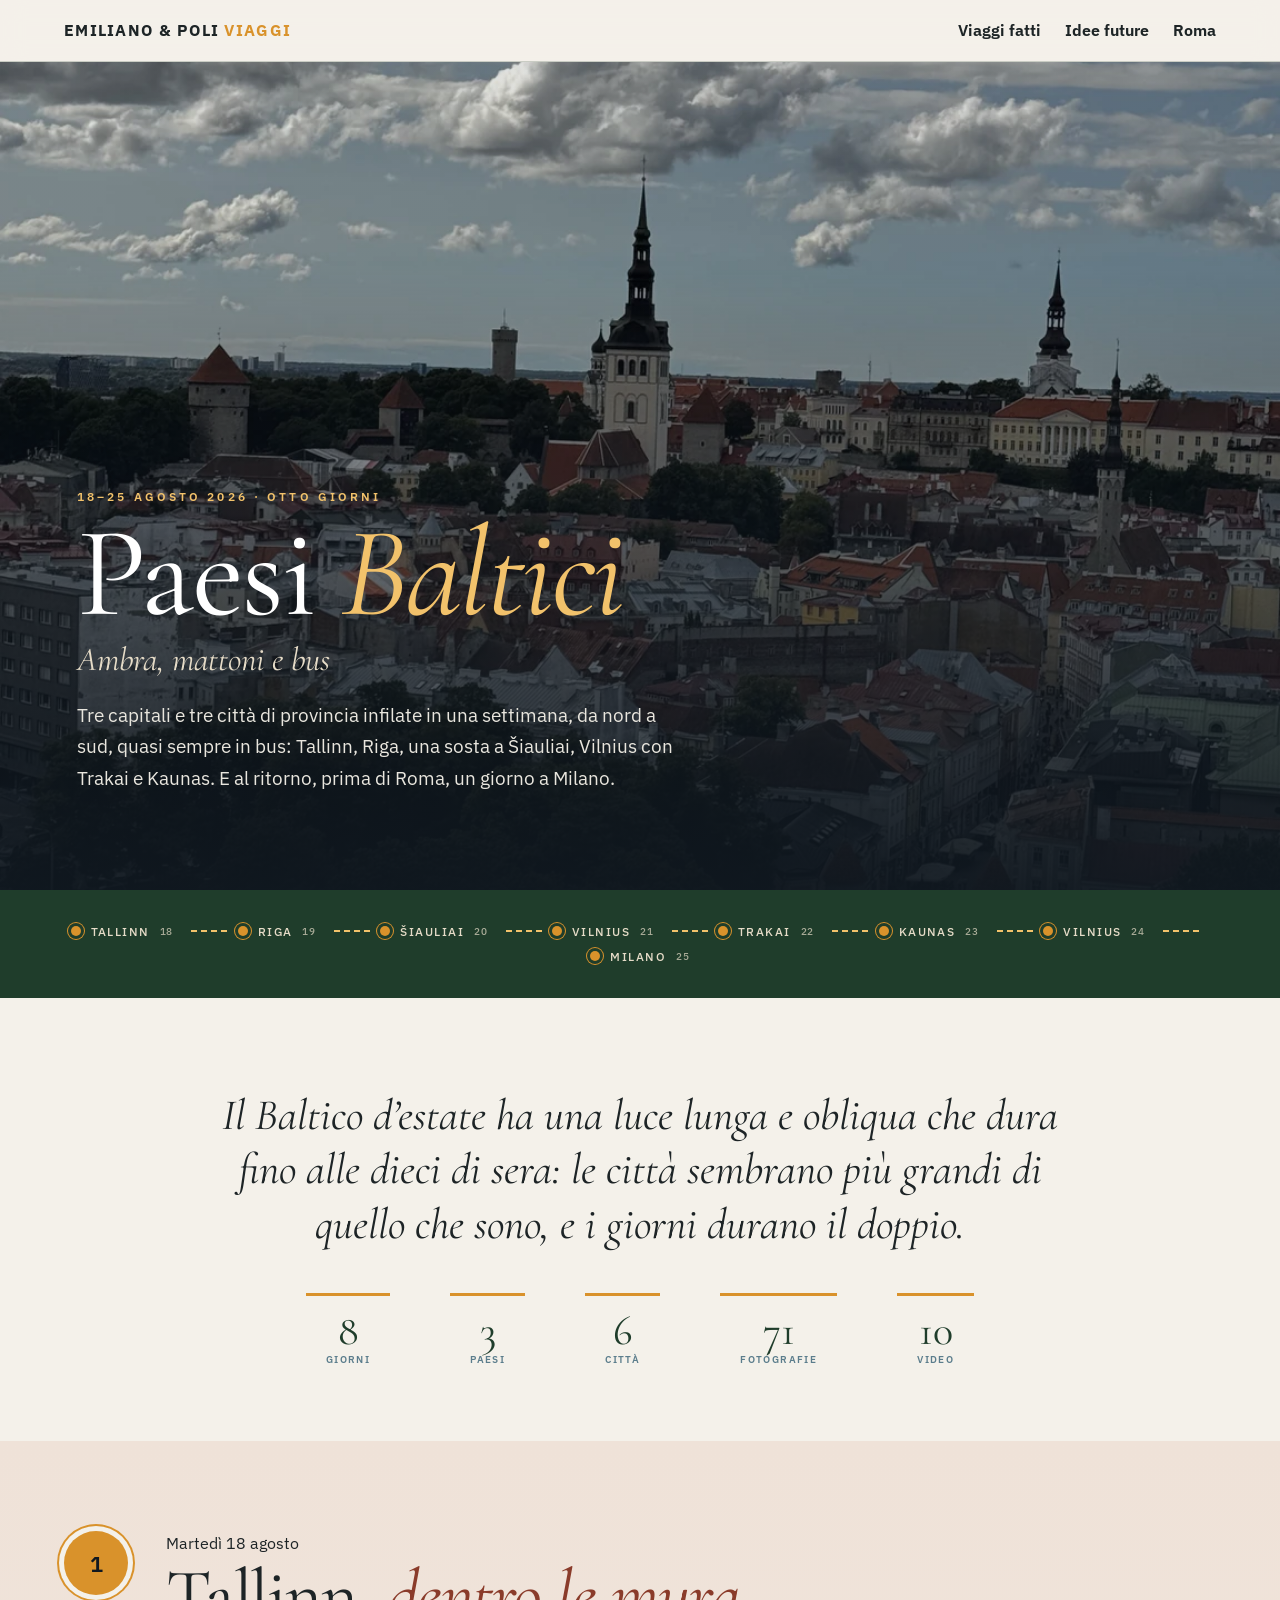
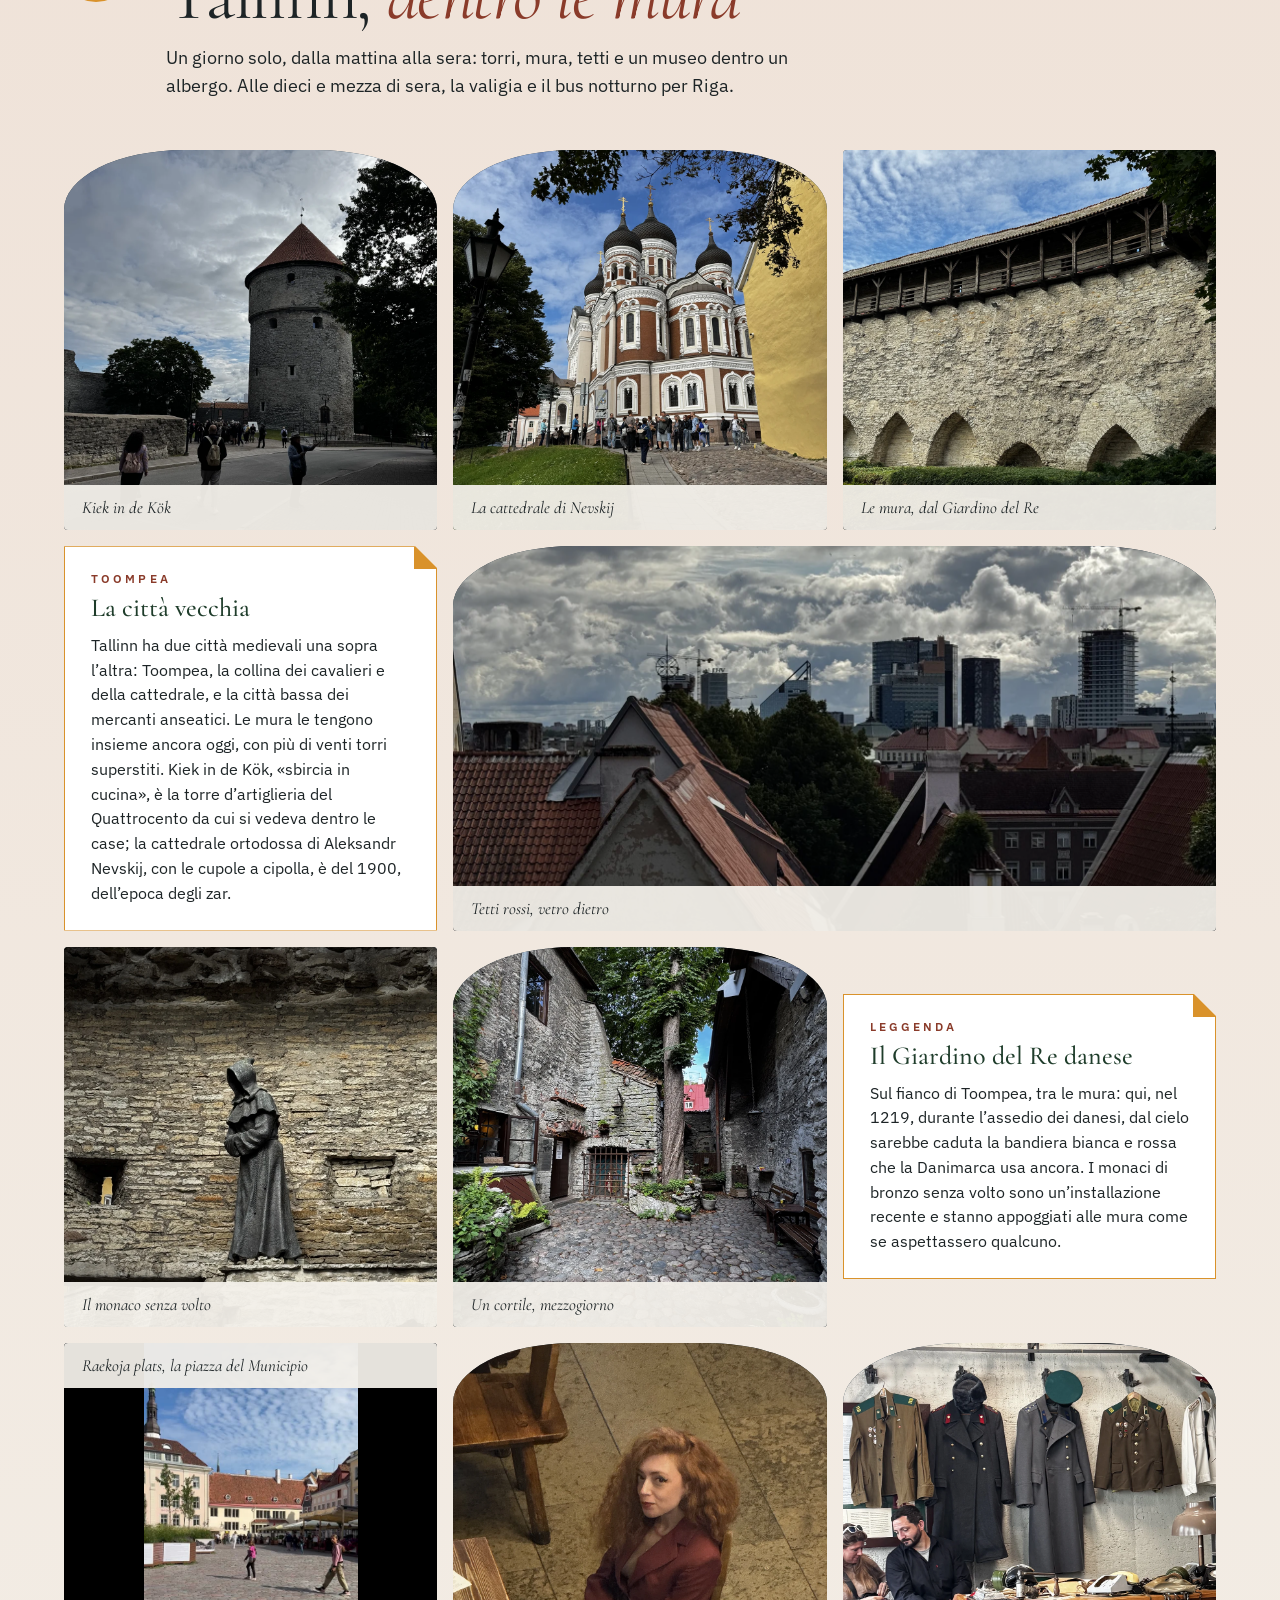
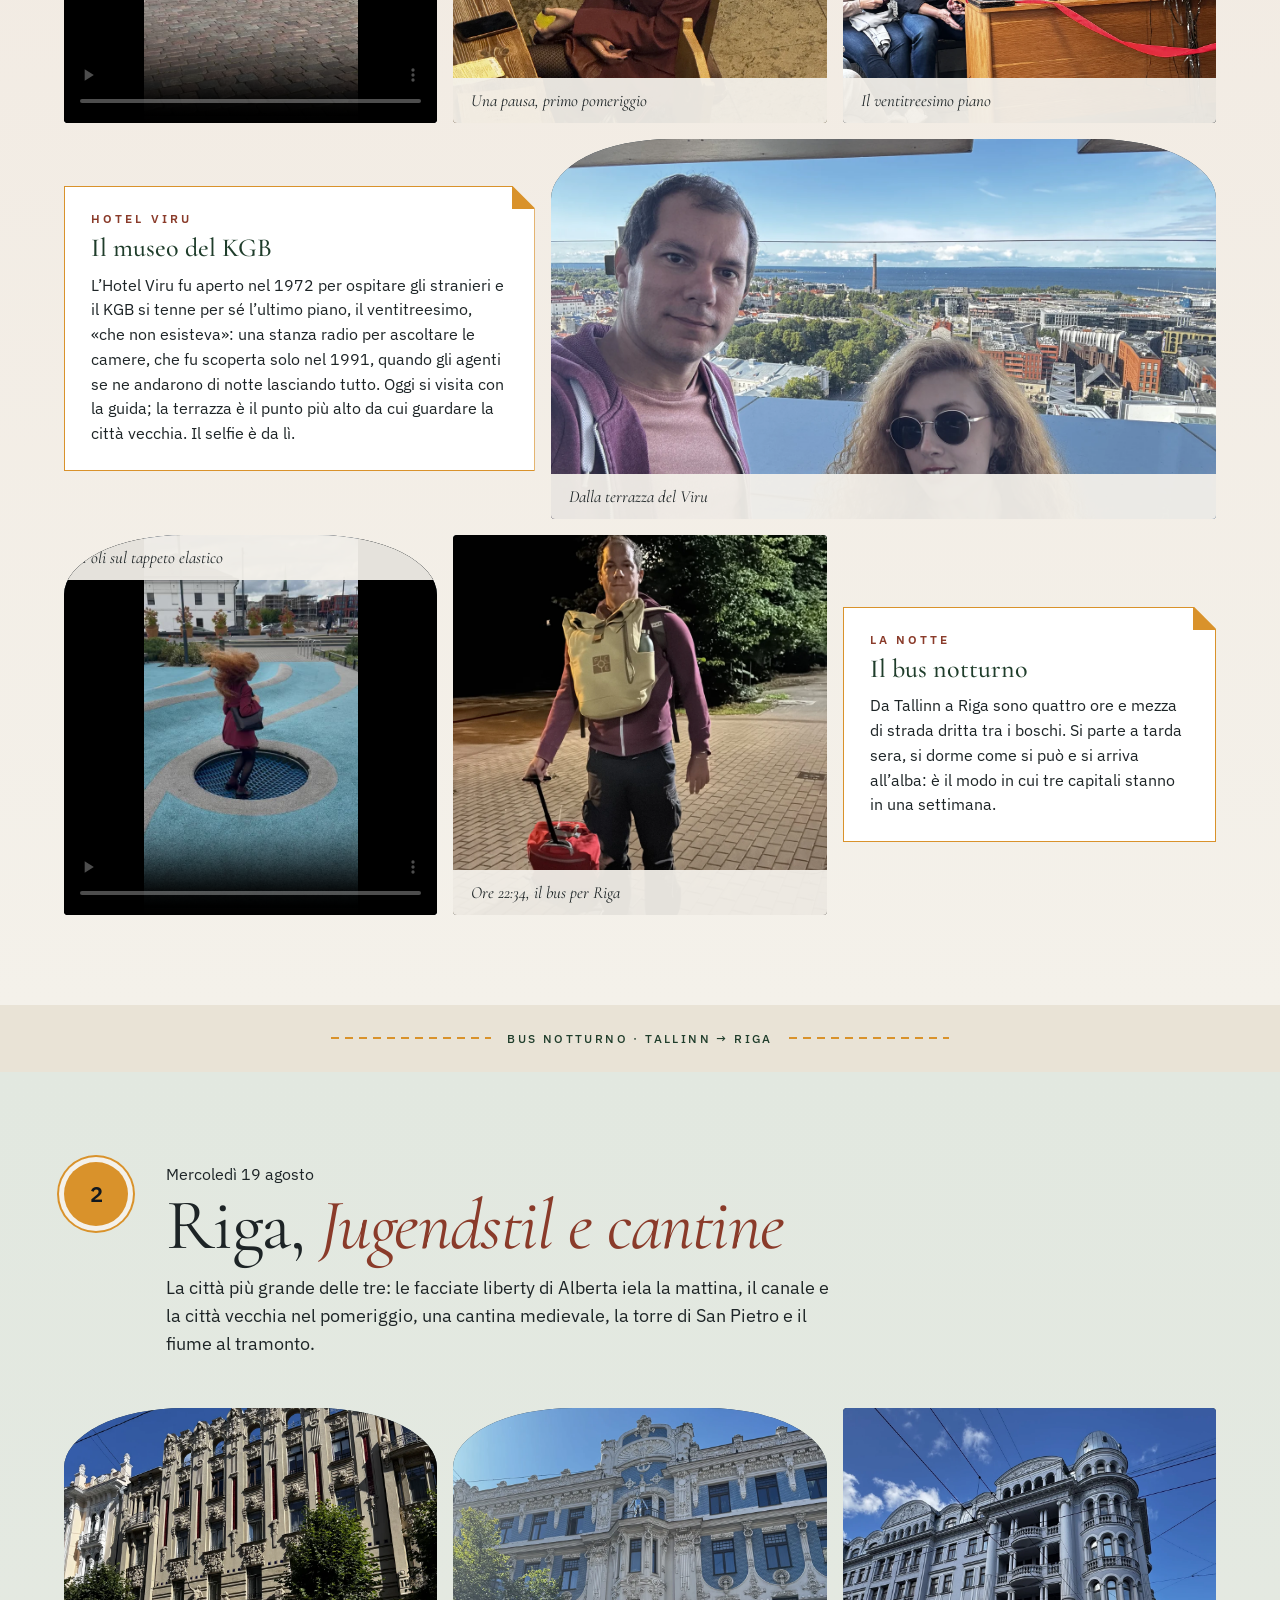
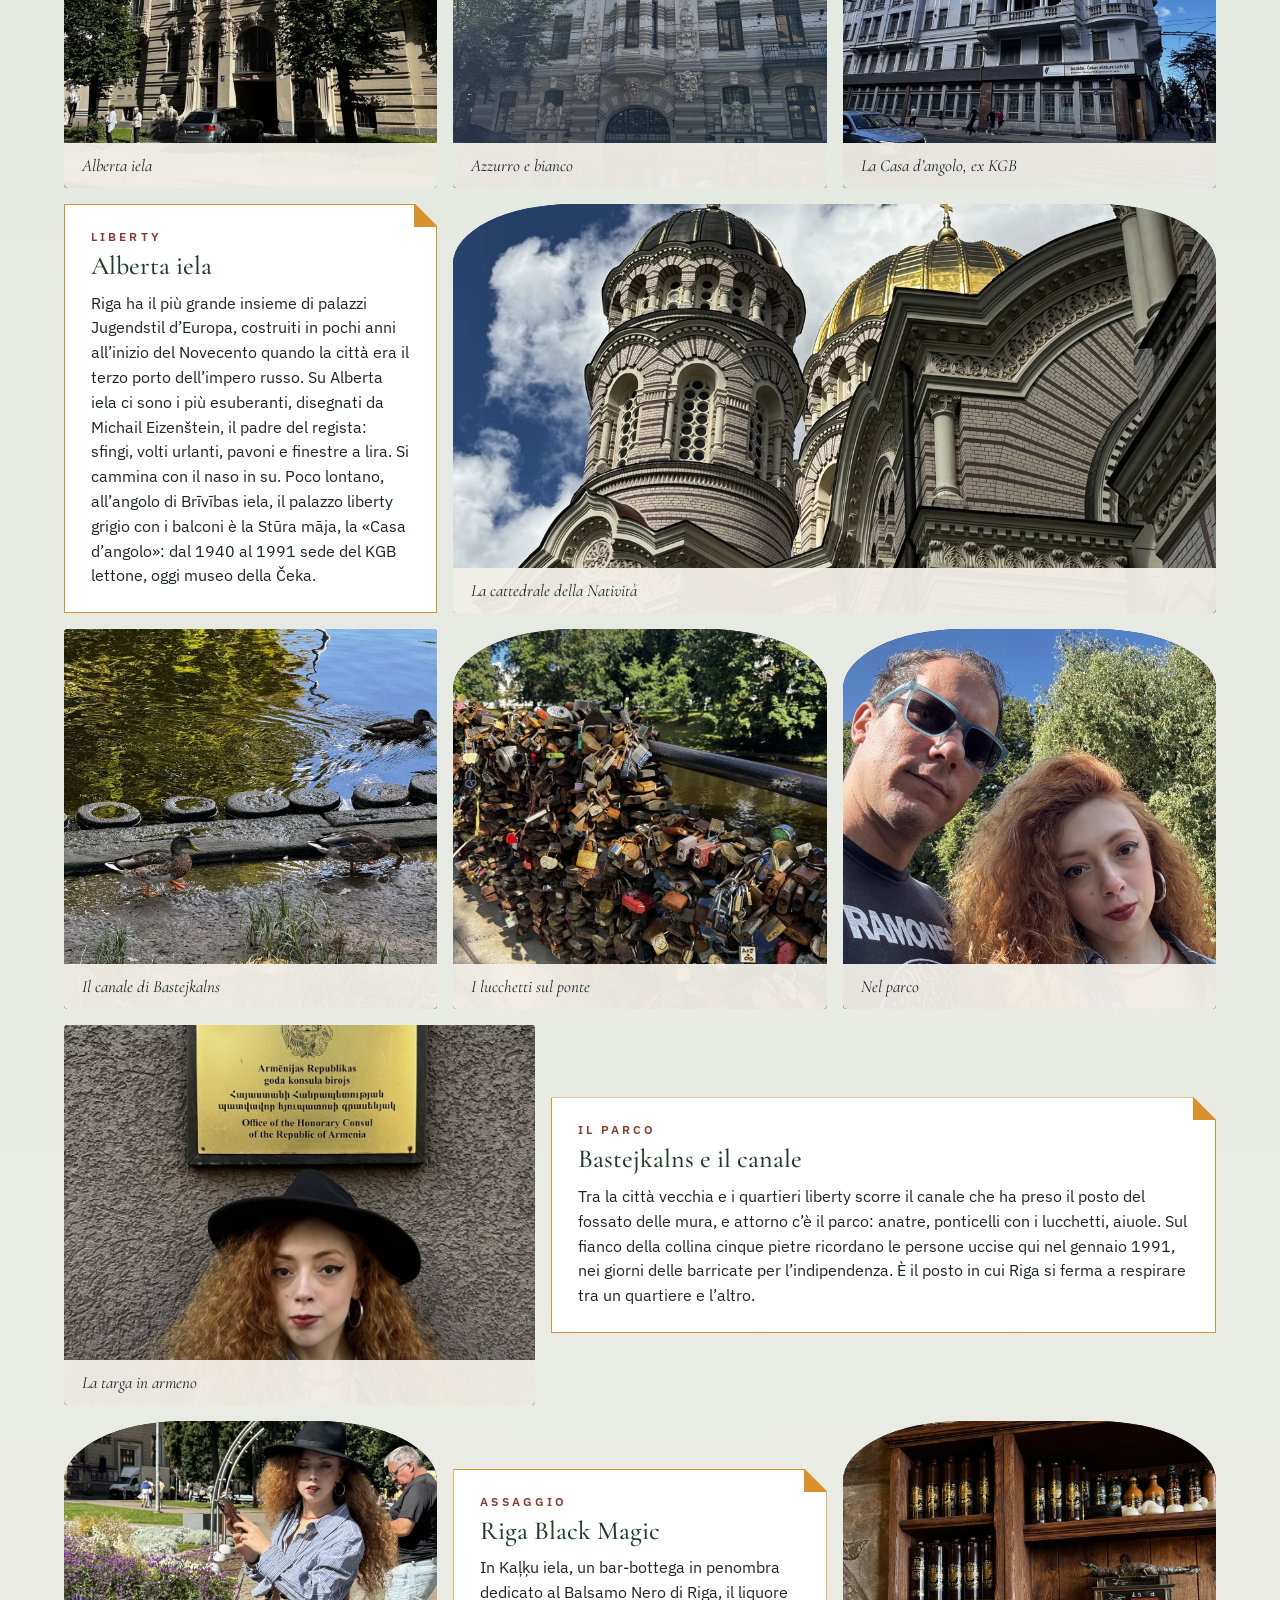
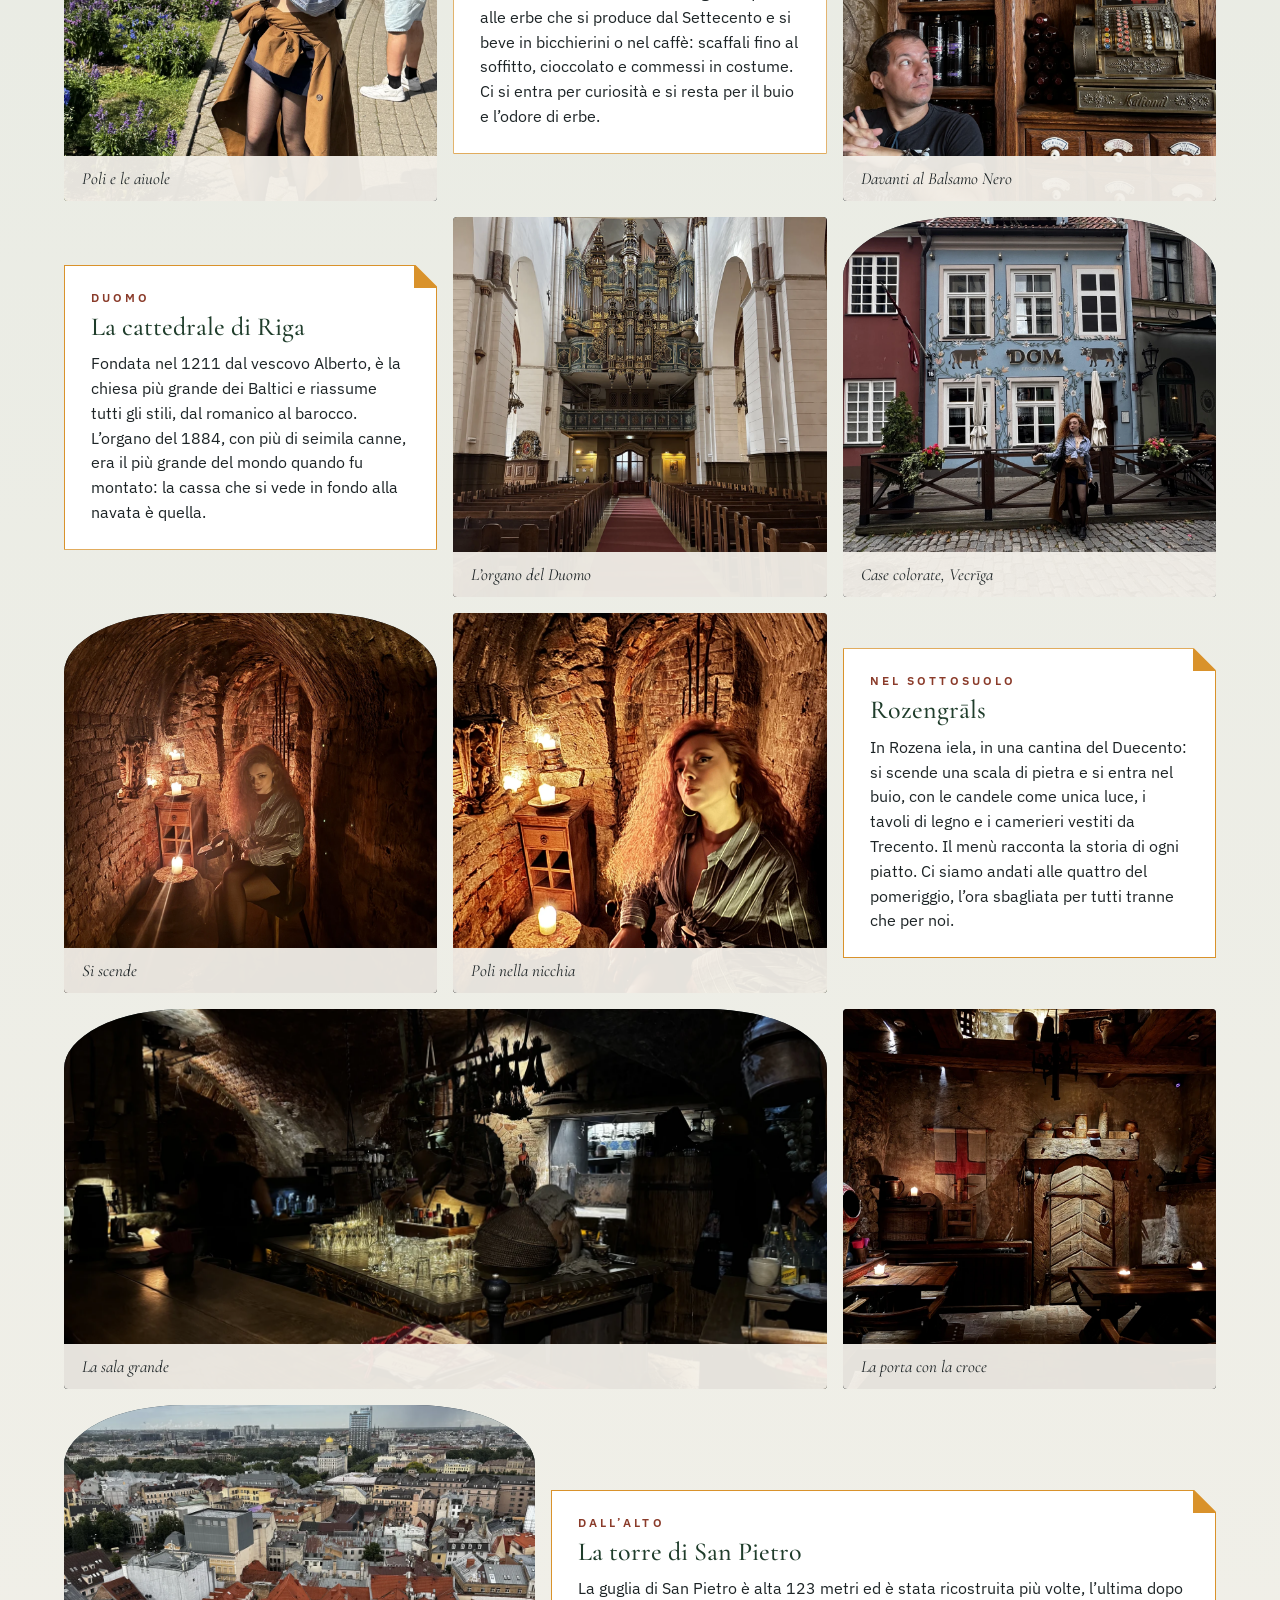
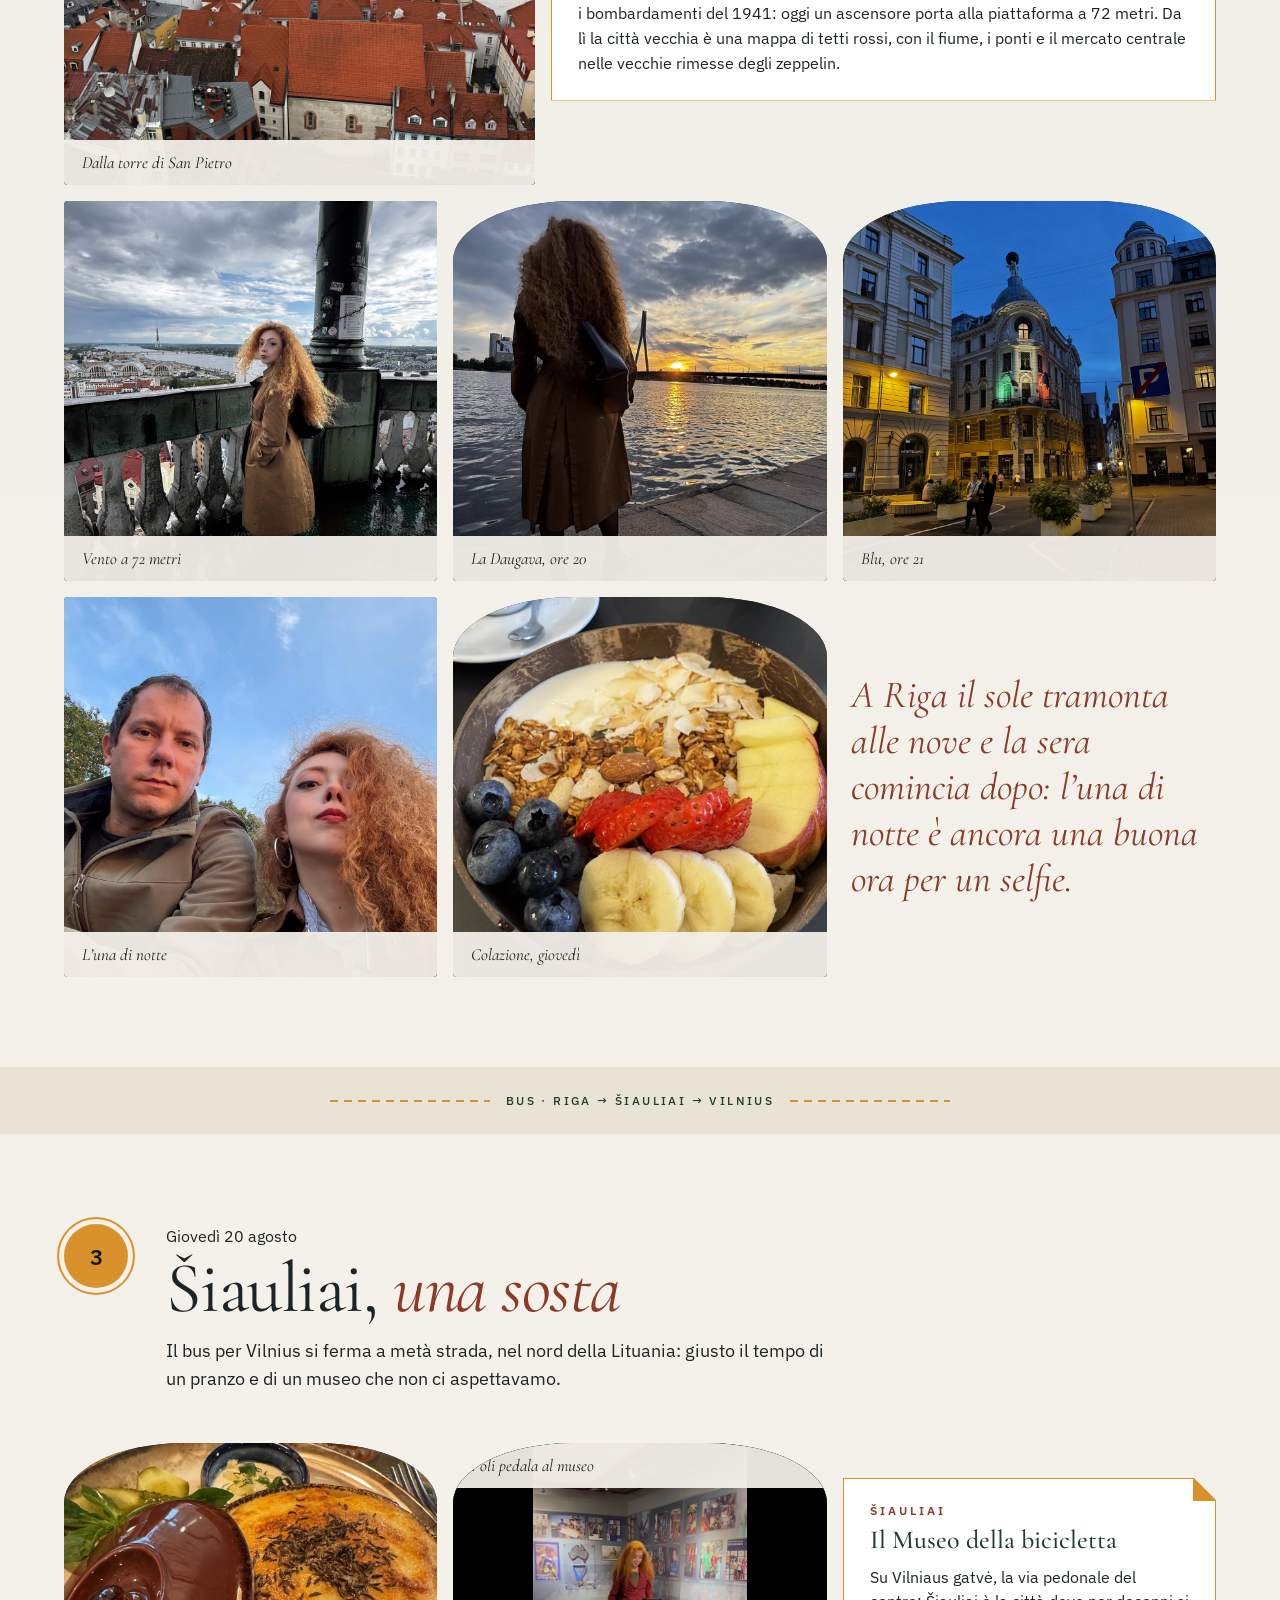
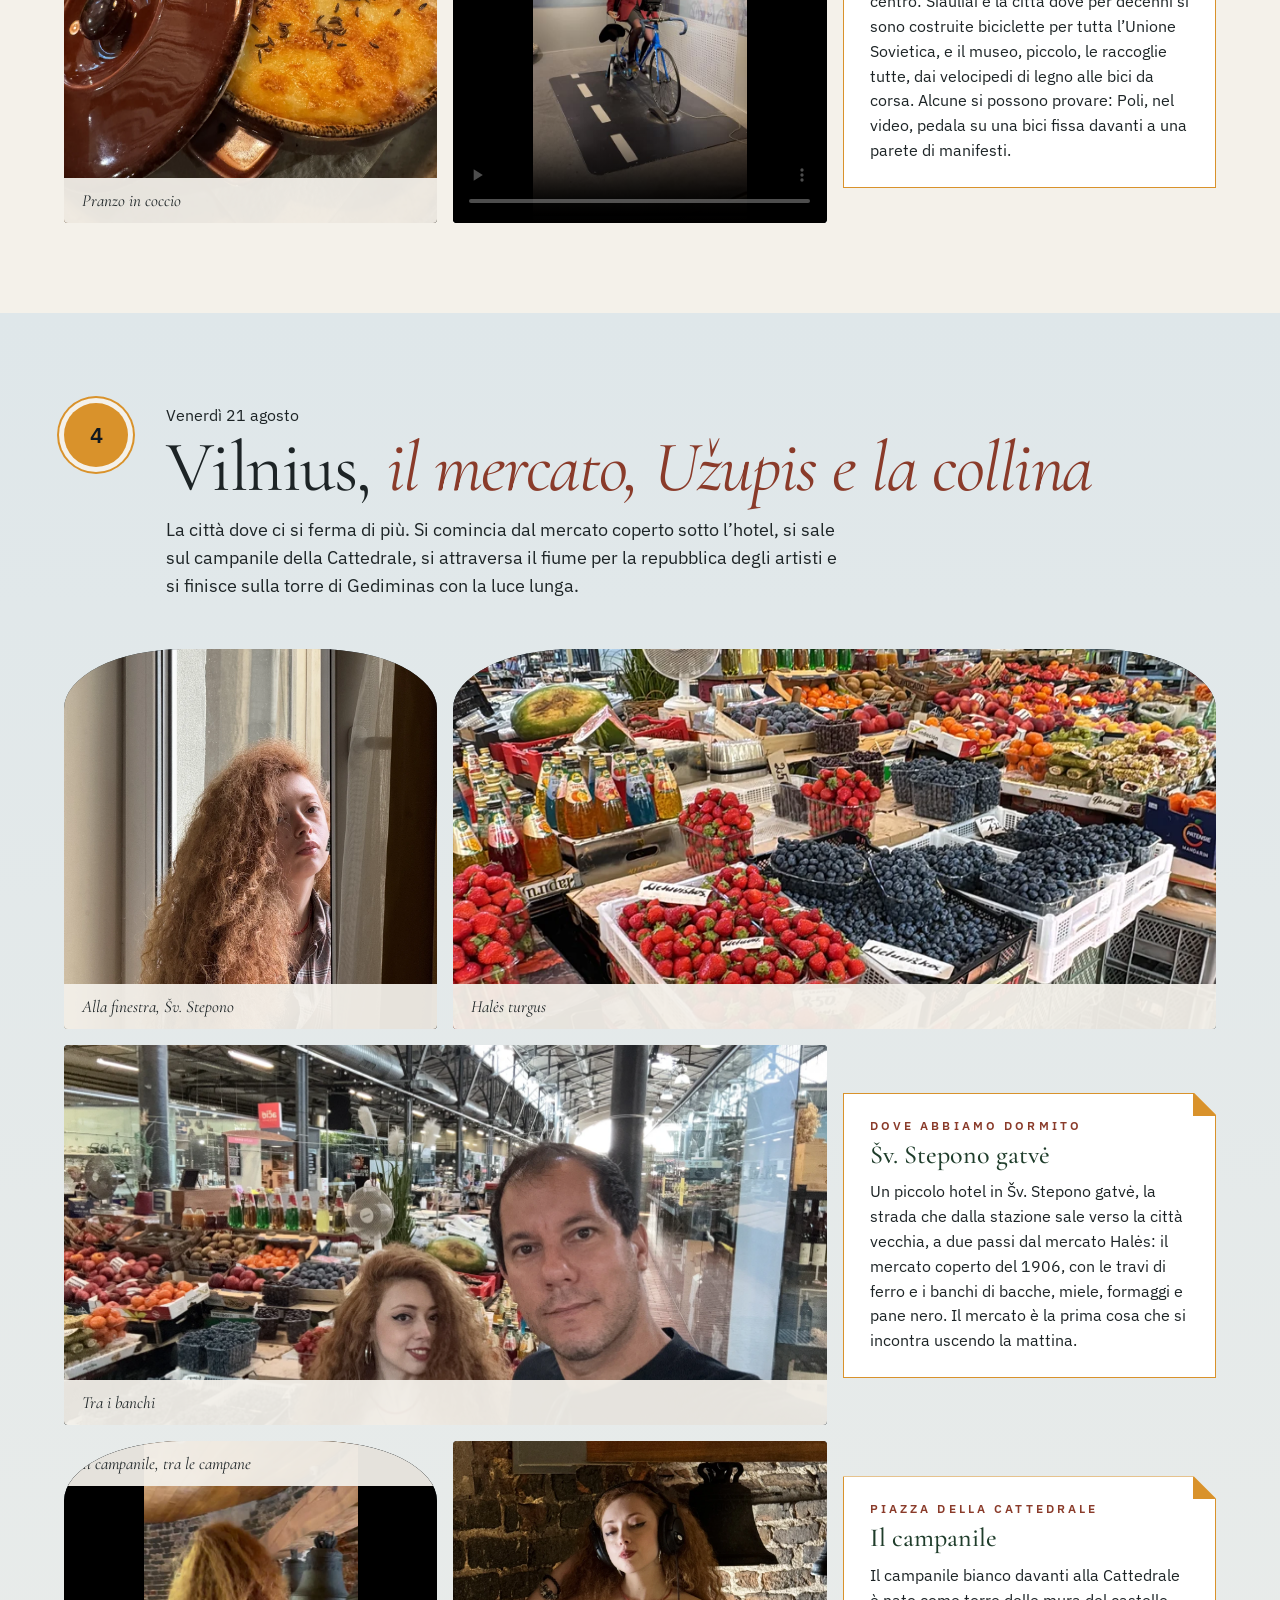
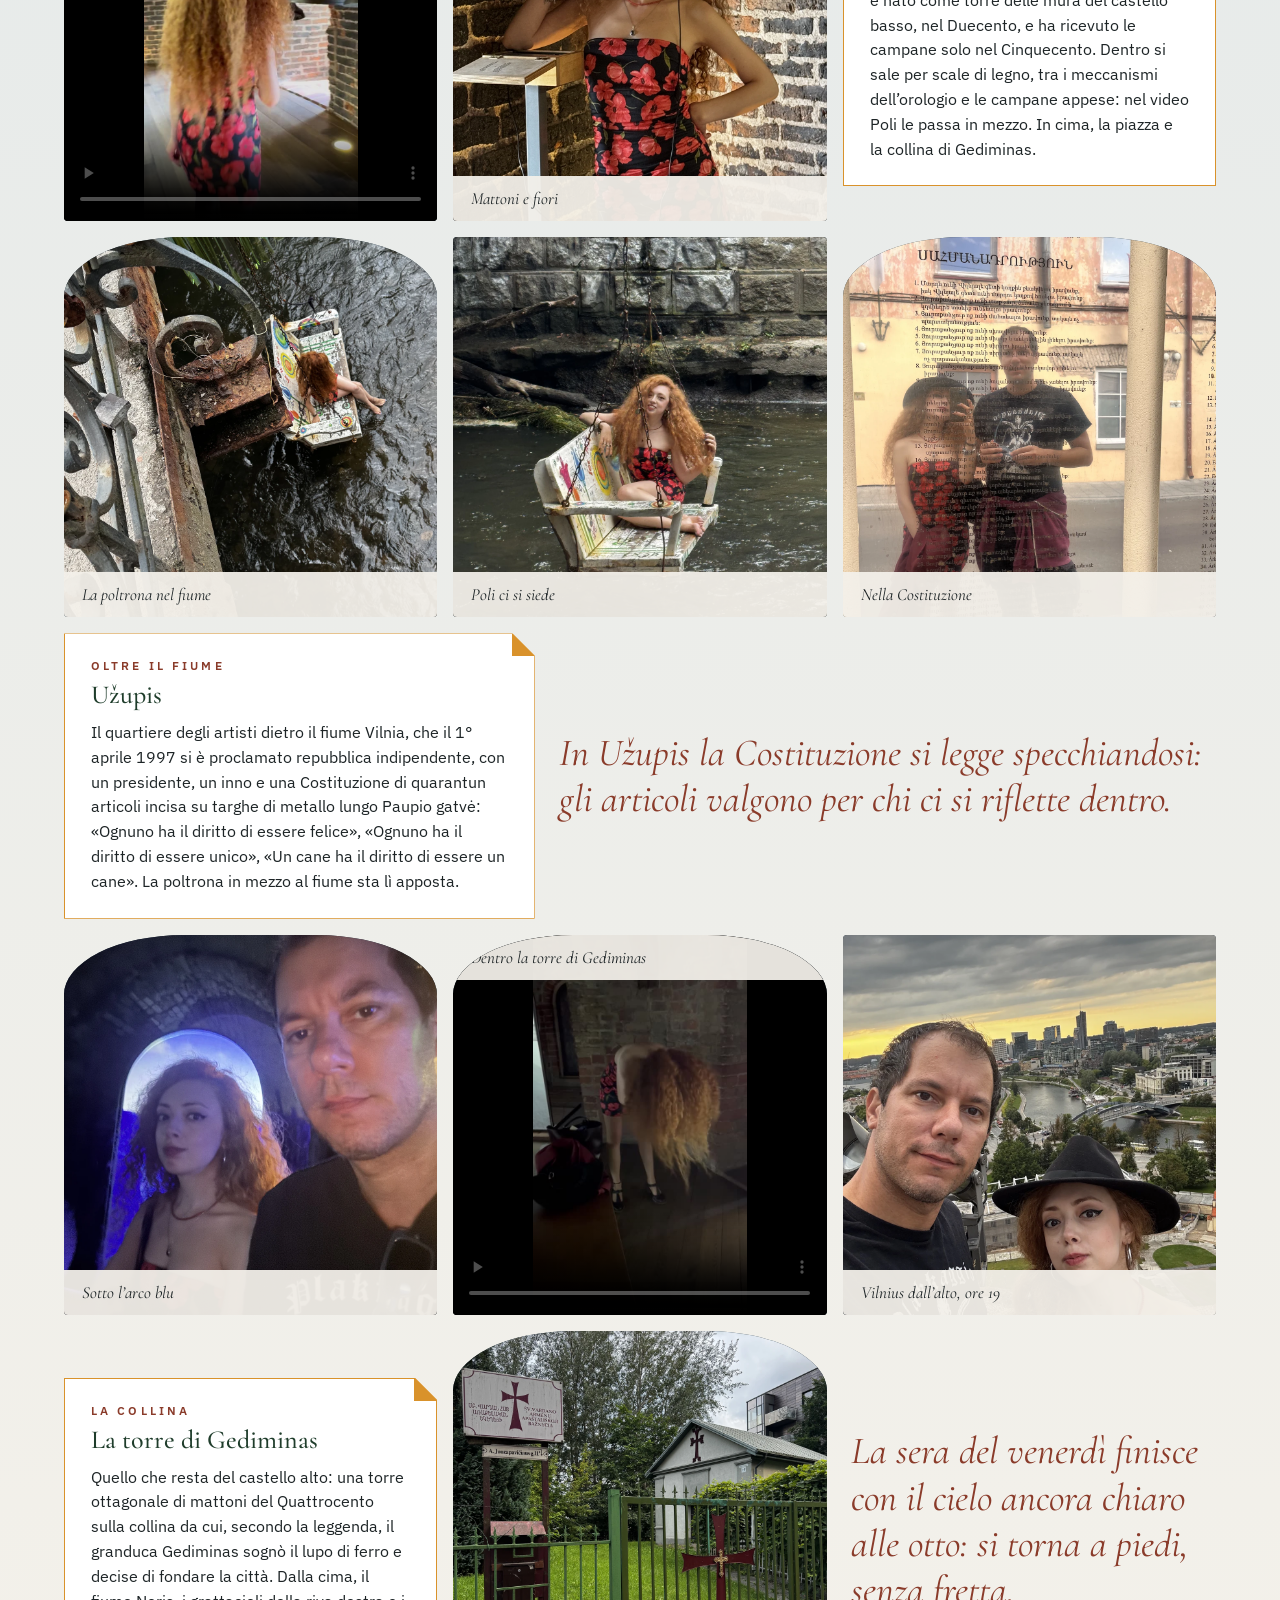
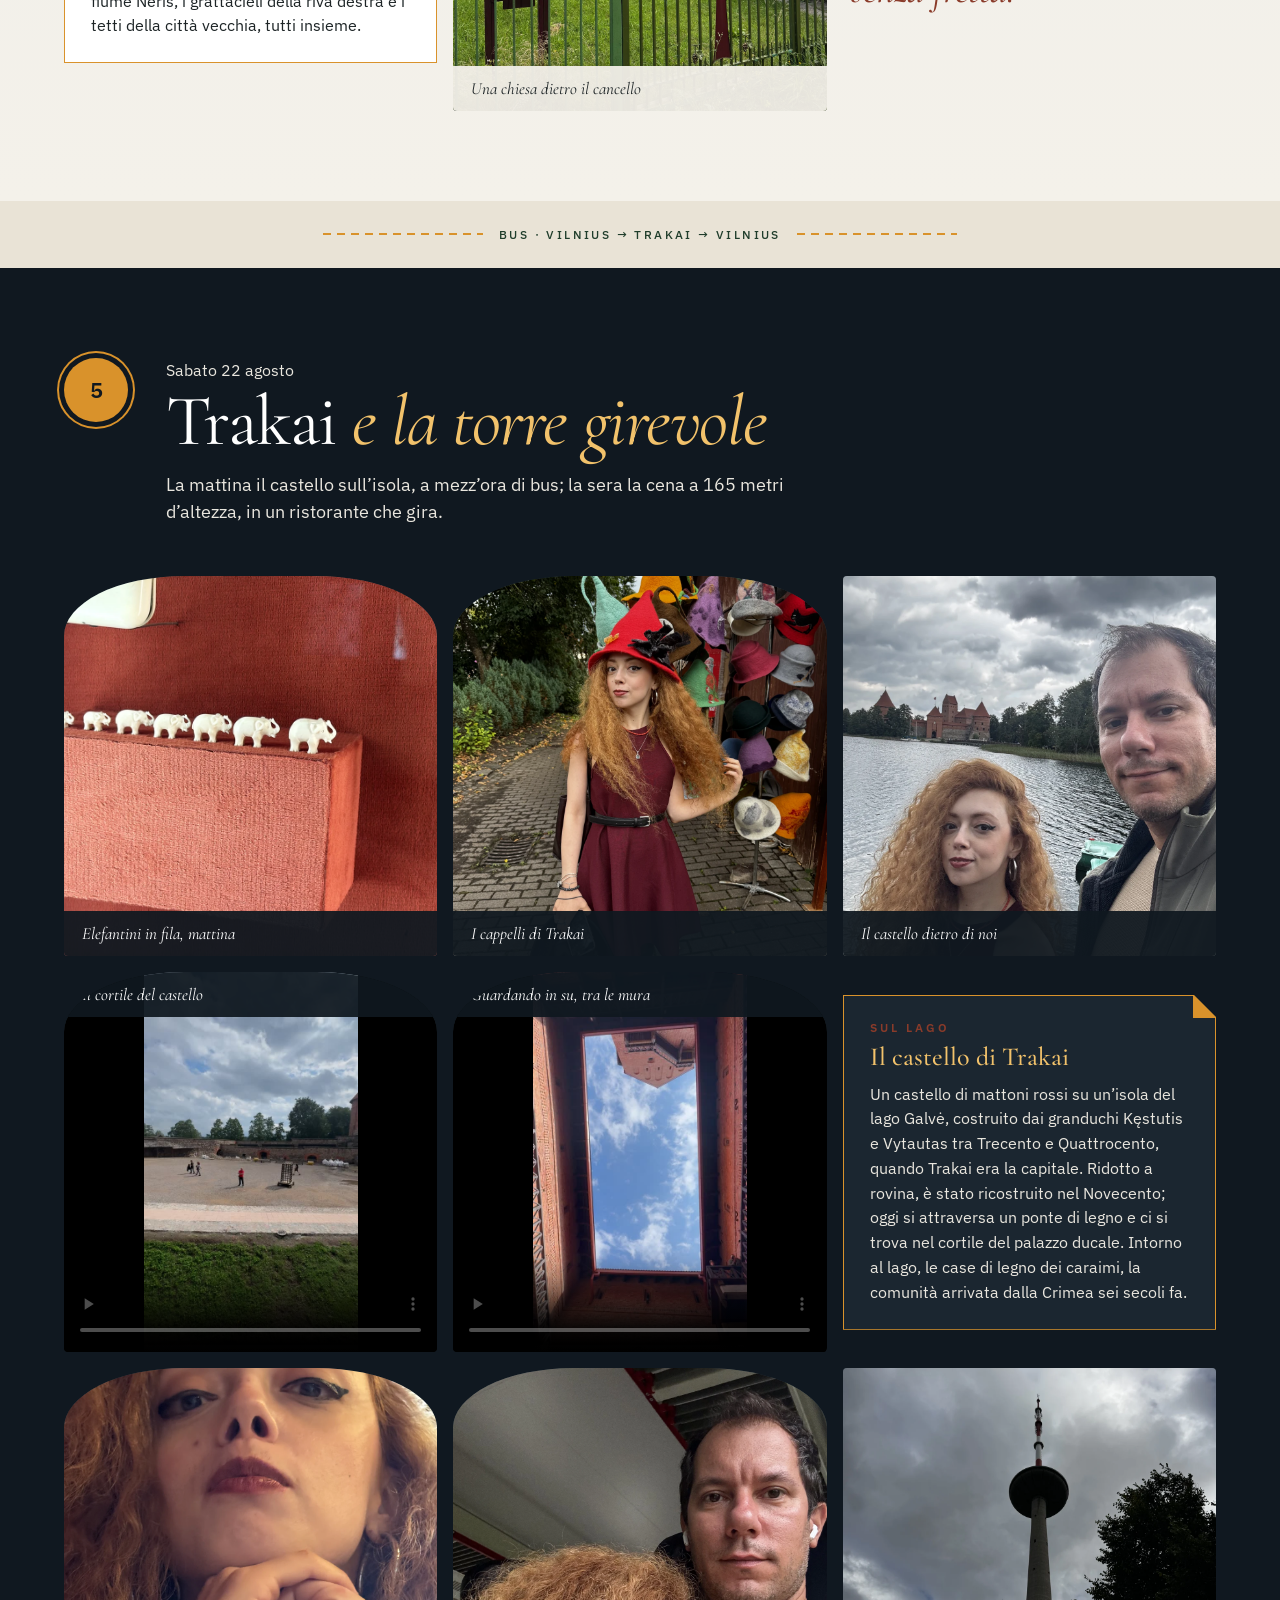
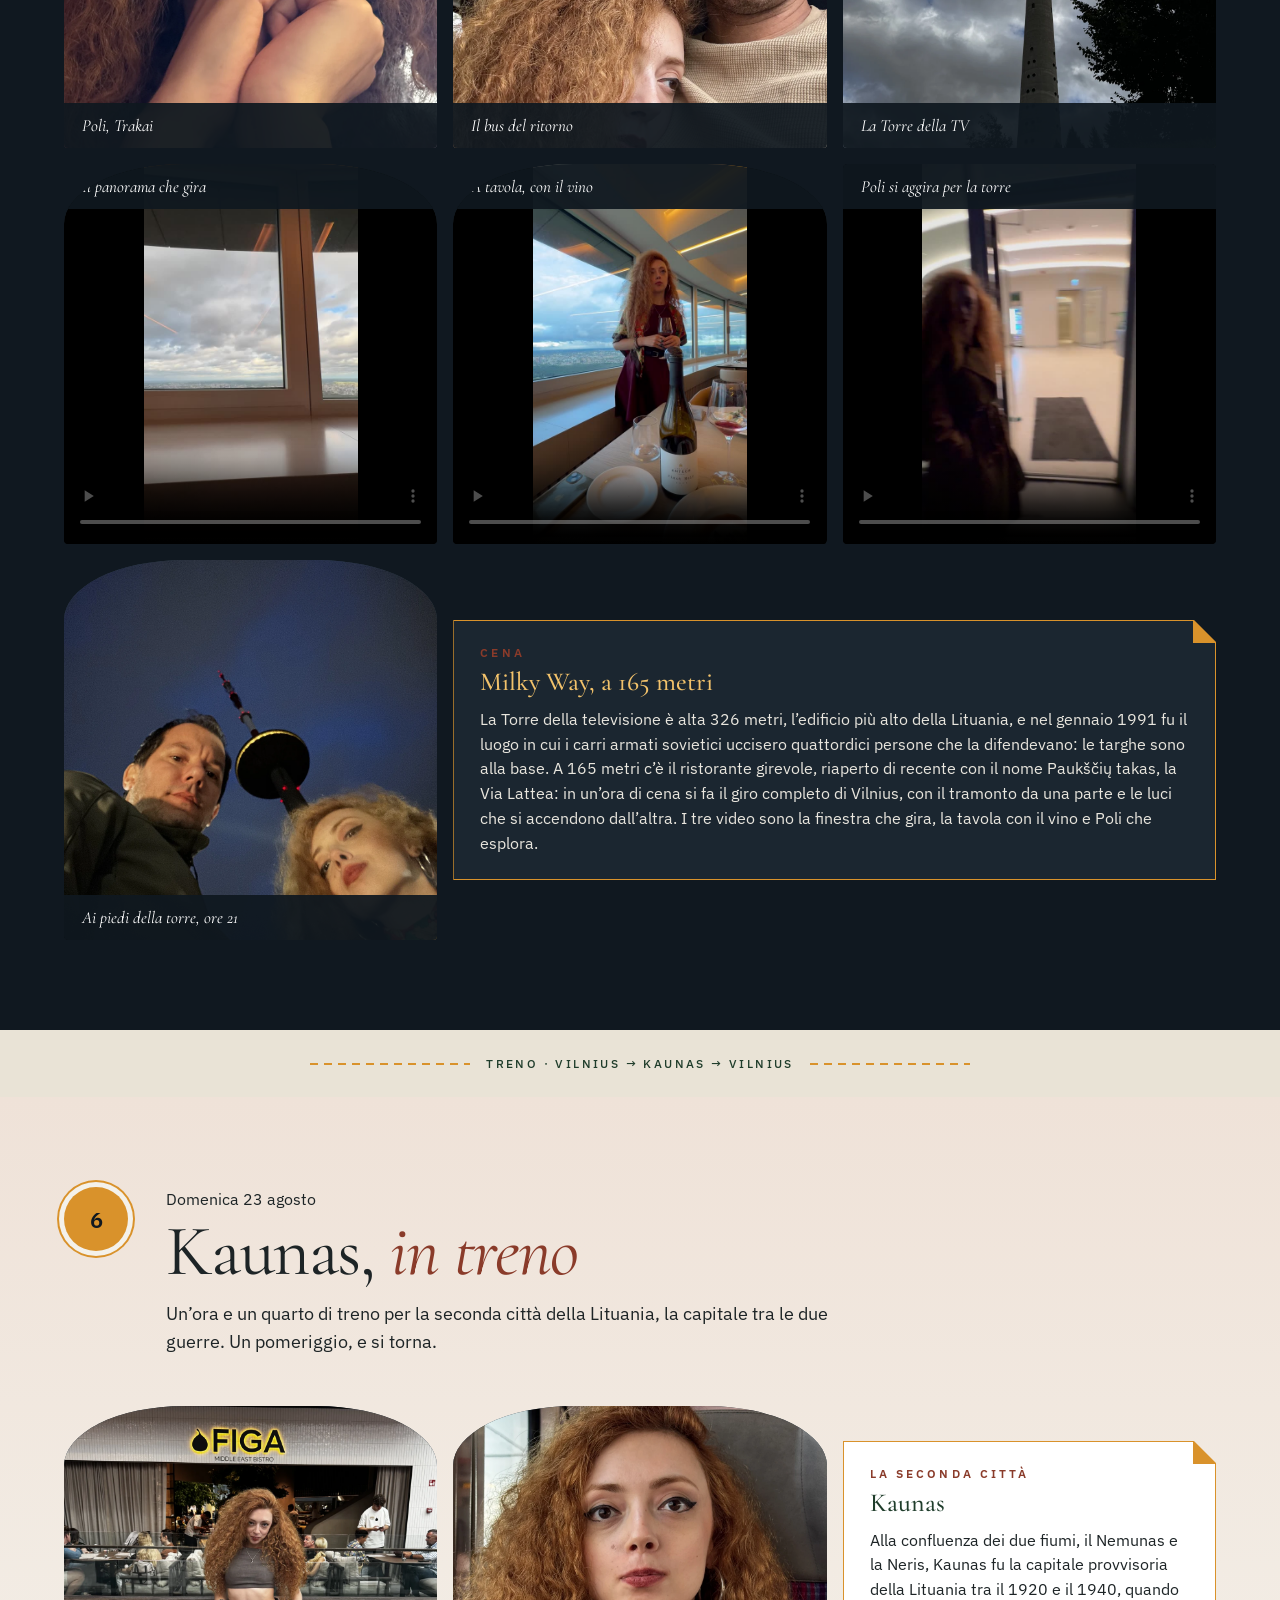
==== commit d4e7c5ac: "Fix Riga captions order and identify the Corner House Co-Authored-By: Claude Fable 5.1 <noreply@anth" ====
--- a/baltici.html
+++ b/baltici.html
@@ -39,22 +39,22 @@
 <div class="b-grid">
 <figure class="c4 h-tall"><img src="assets/baltici/foto/IMG_8962.webp" alt="Una facciata Jugendstil di Alberta iela con le statue e le decorazioni in pietra" loading="lazy"><figcaption>Alberta iela</figcaption></figure>
 <figure class="c4 h-tall"><img src="assets/baltici/foto/IMG_8965.webp" alt="Un palazzo Jugendstil azzurro e bianco con i volti scolpiti e le finestre a colonne" loading="lazy"><figcaption>Azzurro e bianco</figcaption></figure>
-<div class="b-box"><span>Liberty</span><h3>Alberta iela</h3><p>Riga ha il più grande insieme di palazzi Jugendstil d’Europa, costruiti in pochi anni all’inizio del Novecento quando la città era il terzo porto dell’impero russo. Su Alberta iela ci sono i più esuberanti, disegnati da Michail Eizenštein, il padre del regista: sfingi, volti urlanti, pavoni e finestre a lira. Si cammina con il naso in su.</p></div>
-<figure class="c8 h-mid"><img src="assets/baltici/foto/IMG_8970.webp" alt="La cattedrale ortodossa della Natività a Riga, con le cupole dorate e il cielo blu" loading="lazy"><figcaption>La cattedrale della Natività</figcaption></figure>
-<figure class="c4 h-tall"><img src="assets/baltici/foto/IMG_8974.webp" alt="Anatre sul canale del parco Bastejkalns, tra le pietre e i riflessi" loading="lazy"><figcaption>Il canale di Bastejkalns</figcaption></figure>
-<figure class="c4 h-tall"><img src="assets/baltici/foto/IMG_8976.webp" alt="Centinaia di lucchetti sul parapetto di un ponte del canale" loading="lazy"><figcaption>I lucchetti sul ponte</figcaption></figure>
-<figure class="c4 h-tall"><img src="assets/baltici/foto/IMG_8977.webp" alt="Selfie di Emiliano con gli occhiali da sole e Poli nel parco" loading="lazy"><figcaption>Nel parco</figcaption></figure>
-<figure class="c4 h-tall"><img src="assets/baltici/foto/IMG_8979.webp" alt="Poli con il cappello nero davanti a una targa dorata con una scritta in armeno" loading="lazy"><figcaption>La targa in armeno</figcaption></figure>
-<figure class="c5 h-tall"><img src="assets/baltici/foto/IMG_8984.webp" alt="Poli con il cappello, la camicia azzurra e il trench sulle spalle, tra le aiuole fiorite del parco" loading="lazy"><figcaption>Poli e le aiuole</figcaption></figure>
+<figure class="c4 h-tall"><img src="assets/baltici/foto/IMG_8970.webp" alt="La Casa d’angolo di Riga, l’ex sede del KGB, con i balconi e la targa della mostra sulla Čeka" loading="lazy"><figcaption>La Casa d’angolo, ex KGB</figcaption></figure>
+<div class="b-box"><span>Liberty</span><h3>Alberta iela</h3><p>Riga ha il più grande insieme di palazzi Jugendstil d’Europa, costruiti in pochi anni all’inizio del Novecento quando la città era il terzo porto dell’impero russo. Su Alberta iela ci sono i più esuberanti, disegnati da Michail Eizenštein, il padre del regista: sfingi, volti urlanti, pavoni e finestre a lira. Si cammina con il naso in su. Poco lontano, all’angolo di Brīvības iela, il palazzo liberty grigio con i balconi è la Stūra māja, la «Casa d’angolo»: dal 1940 al 1991 sede del KGB lettone, oggi museo della Čeka.</p></div>
+<figure class="c8 h-mid"><img src="assets/baltici/foto/IMG_8974.webp" alt="La cattedrale ortodossa della Natività a Riga, con le cupole dorate e il cielo blu" loading="lazy"><figcaption>La cattedrale della Natività</figcaption></figure>
+<figure class="c4 h-tall"><img src="assets/baltici/foto/IMG_8976.webp" alt="Anatre sul canale del parco Bastejkalns, tra le pietre e i riflessi" loading="lazy"><figcaption>Il canale di Bastejkalns</figcaption></figure>
+<figure class="c4 h-tall"><img src="assets/baltici/foto/IMG_8977.webp" alt="Centinaia di lucchetti sul parapetto di un ponte del canale" loading="lazy"><figcaption>I lucchetti sul ponte</figcaption></figure>
+<figure class="c4 h-tall"><img src="assets/baltici/foto/IMG_8979.webp" alt="Selfie di Emiliano con gli occhiali da sole e Poli nel parco" loading="lazy"><figcaption>Nel parco</figcaption></figure>
+<figure class="c5 h-tall"><img src="assets/baltici/foto/IMG_8984.webp" alt="Poli con il cappello nero davanti a una targa dorata con una scritta in armeno" loading="lazy"><figcaption>La targa in armeno</figcaption></figure>
 <div class="b-box c7"><span>Il parco</span><h3>Bastejkalns e il canale</h3><p>Tra la città vecchia e i quartieri liberty scorre il canale che ha preso il posto del fossato delle mura, e attorno c’è il parco: anatre, ponticelli con i lucchetti, aiuole. Sul fianco della collina cinque pietre ricordano le persone uccise qui nel gennaio 1991, nei giorni delle barricate per l’indipendenza. È il posto in cui Riga si ferma a respirare tra un quartiere e l’altro.</p></div>
-<figure class="c4 h-tall"><img src="assets/baltici/foto/IMG_8990.webp" alt="Emiliano davanti agli scaffali di bottiglie del bar Riga Black Magic" loading="lazy"><figcaption>Davanti al Balsamo Nero</figcaption></figure>
+<figure class="c4 h-tall"><img src="assets/baltici/foto/IMG_8990.webp" alt="Poli con il cappello, la camicia azzurra e il trench sulle spalle, tra le aiuole fiorite del parco" loading="lazy"><figcaption>Poli e le aiuole</figcaption></figure>
 <div class="b-box"><span>Assaggio</span><h3>Riga Black Magic</h3><p>In Kaļķu iela, un bar-bottega in penombra dedicato al Balsamo Nero di Riga, il liquore alle erbe che si produce dal Settecento e si beve in bicchierini o nel caffè: scaffali fino al soffitto, cioccolato e commessi in costume. Ci si entra per curiosità e si resta per il buio e l’odore di erbe.</p></div>
-<figure class="c4 h-tall"><img src="assets/baltici/foto/IMG_8992.webp" alt="La navata del Duomo di Riga con il grande organo e i banchi rossi" loading="lazy"><figcaption>L’organo del Duomo</figcaption></figure>
+<figure class="c4 h-tall"><img src="assets/baltici/foto/IMG_8992.webp" alt="Emiliano davanti agli scaffali di bottiglie del bar Riga Black Magic" loading="lazy"><figcaption>Davanti al Balsamo Nero</figcaption></figure>
 <div class="b-box"><span>Duomo</span><h3>La cattedrale di Riga</h3><p>Fondata nel 1211 dal vescovo Alberto, è la chiesa più grande dei Baltici e riassume tutti gli stili, dal romanico al barocco. L’organo del 1884, con più di seimila canne, era il più grande del mondo quando fu montato: la cassa che si vede in fondo alla navata è quella.</p></div>
-<figure class="c4 h-tall"><img src="assets/baltici/foto/IMG_8999.webp" alt="Poli seduta in una strada della città vecchia davanti alle case colorate e a un locale con l’insegna DOM" loading="lazy"><figcaption>Case colorate, Vecrīga</figcaption></figure>
-<figure class="c4 h-tall"><img src="assets/baltici/foto/IMG_9003.webp" alt="Un corridoio di mattoni a volta illuminato dalle candele, nella cantina di Rozengrāls" loading="lazy"><figcaption>Si scende</figcaption></figure>
-<figure class="c4 h-tall"><img src="assets/baltici/foto/IMG_9005.webp" alt="Poli seduta in una nicchia della cantina, con le candele e le pareti di mattoni" loading="lazy"><figcaption>Poli nella nicchia</figcaption></figure>
-<figure class="c4 h-tall"><img src="assets/baltici/foto/IMG_9007.webp" alt="Poli in piedi nella cantina a lume di candela" loading="lazy"><figcaption>A lume di candela</figcaption></figure>
+<figure class="c4 h-tall"><img src="assets/baltici/foto/IMG_8999.webp" alt="La navata del Duomo di Riga con il grande organo e i banchi rossi" loading="lazy"><figcaption>L’organo del Duomo</figcaption></figure>
+<figure class="c4 h-tall"><img src="assets/baltici/foto/IMG_9003.webp" alt="Poli seduta in una strada della città vecchia davanti alle case colorate e a un locale con l’insegna DOM" loading="lazy"><figcaption>Case colorate, Vecrīga</figcaption></figure>
+<figure class="c4 h-tall"><img src="assets/baltici/foto/IMG_9005.webp" alt="Un corridoio di mattoni a volta illuminato dalle candele, nella cantina di Rozengrāls" loading="lazy"><figcaption>Si scende</figcaption></figure>
+<figure class="c4 h-tall"><img src="assets/baltici/foto/IMG_9007.webp" alt="Poli seduta in una nicchia della cantina, con le candele e le pareti di mattoni" loading="lazy"><figcaption>Poli nella nicchia</figcaption></figure>
 <div class="b-box"><span>Nel sottosuolo</span><h3>Rozengrāls</h3><p>In Rozena iela, in una cantina del Duecento: si scende una scala di pietra e si entra nel buio, con le candele come unica luce, i tavoli di legno e i camerieri vestiti da Trecento. Il menù racconta la storia di ogni piatto. Ci siamo andati alle quattro del pomeriggio, l’ora sbagliata per tutti tranne che per noi.</p></div>
 <figure class="c8 h-mid"><img src="assets/baltici/foto/IMG_9008.webp" alt="La sala della cantina con il bancone, i tavoli di legno e le candele" loading="lazy"><figcaption>La sala grande</figcaption></figure>
 <figure class="c4 h-tall"><img src="assets/baltici/foto/IMG_9009.webp" alt="Una porta di legno della cantina con una croce rossa e le candele" loading="lazy"><figcaption>La porta con la croce</figcaption></figure>
